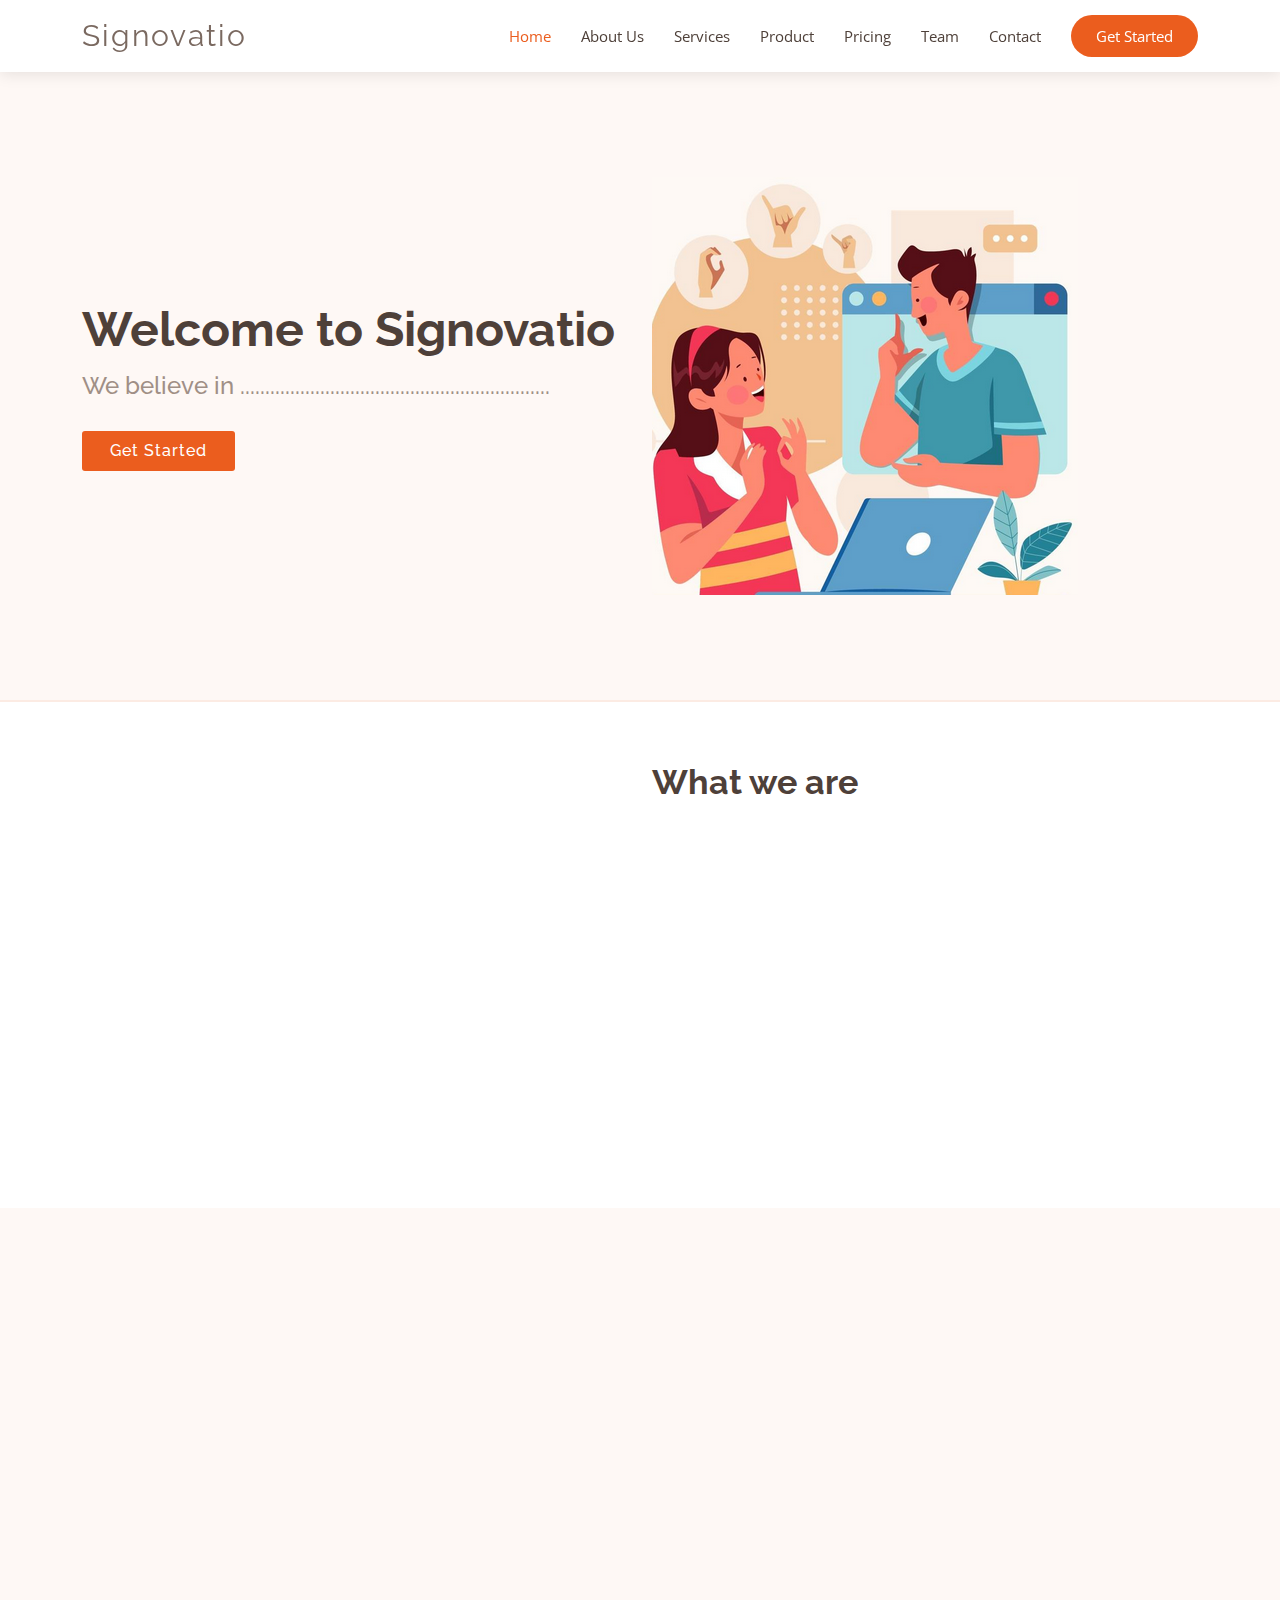
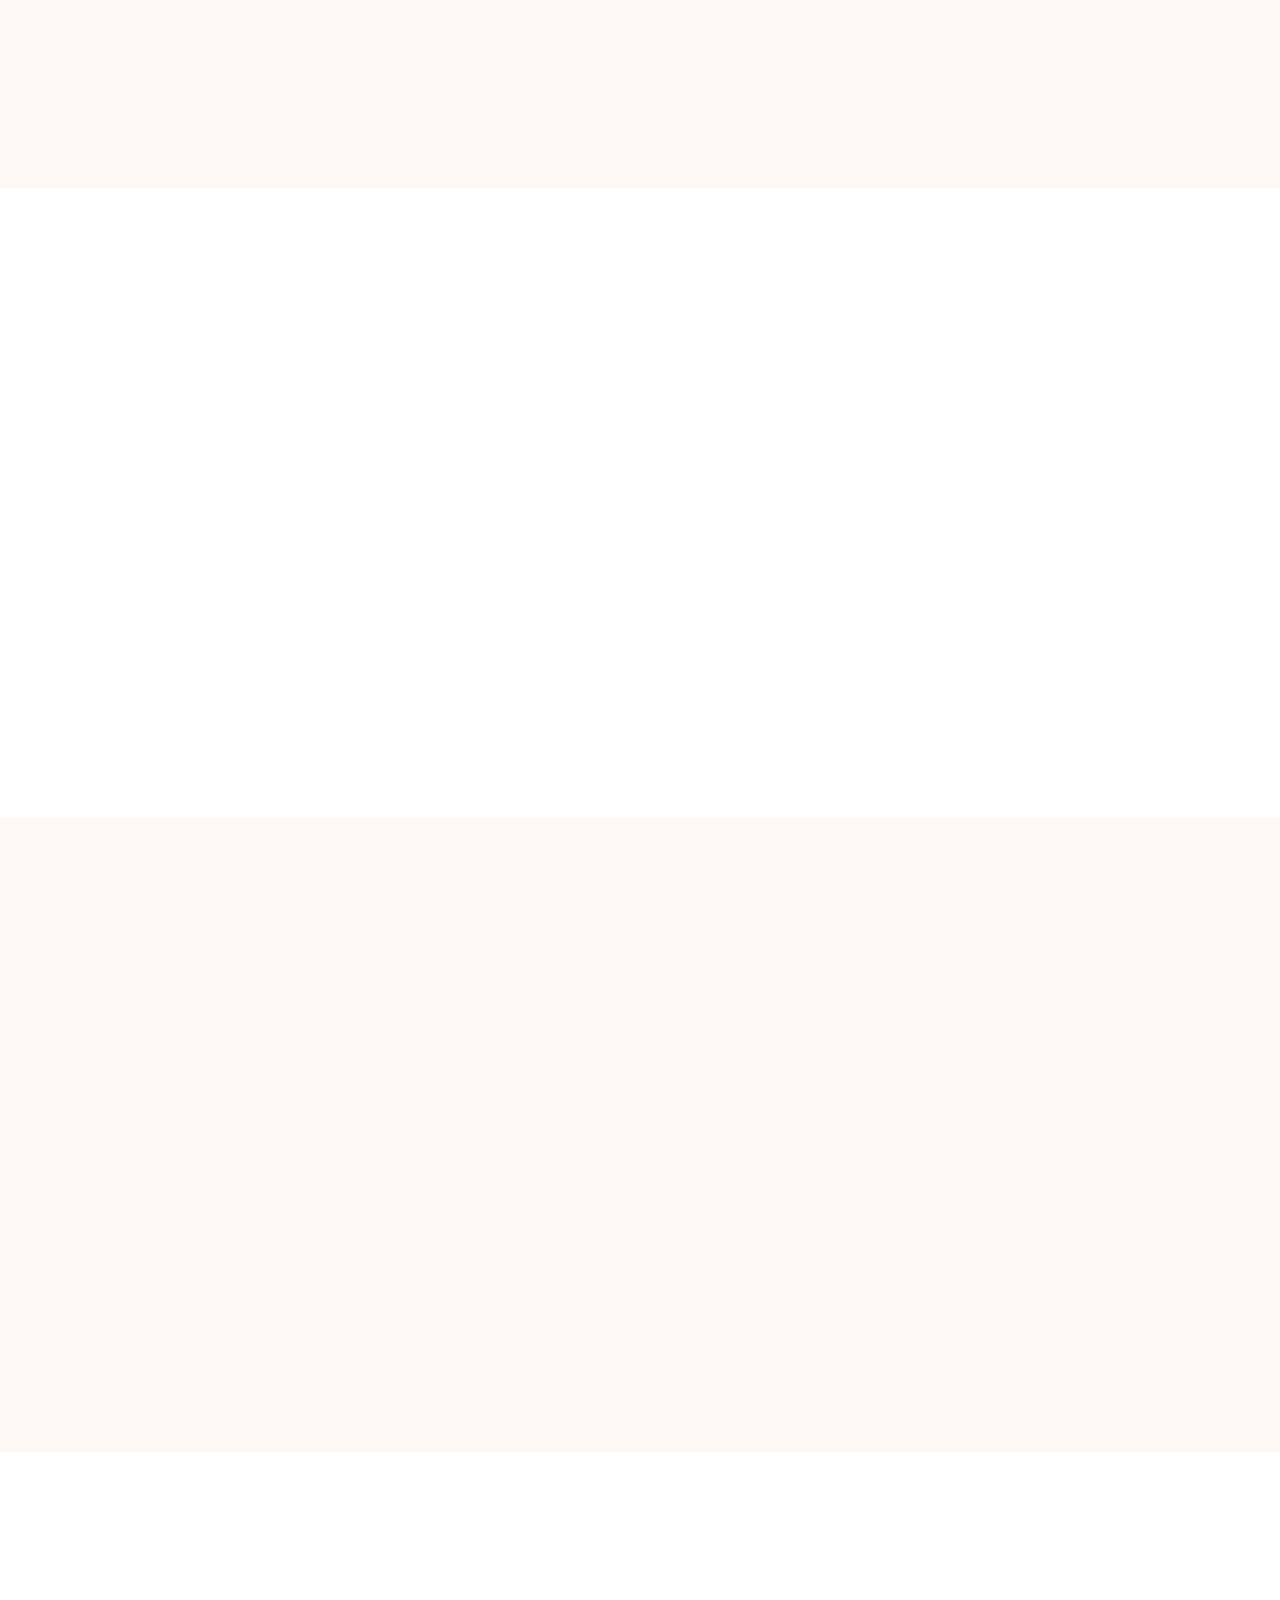
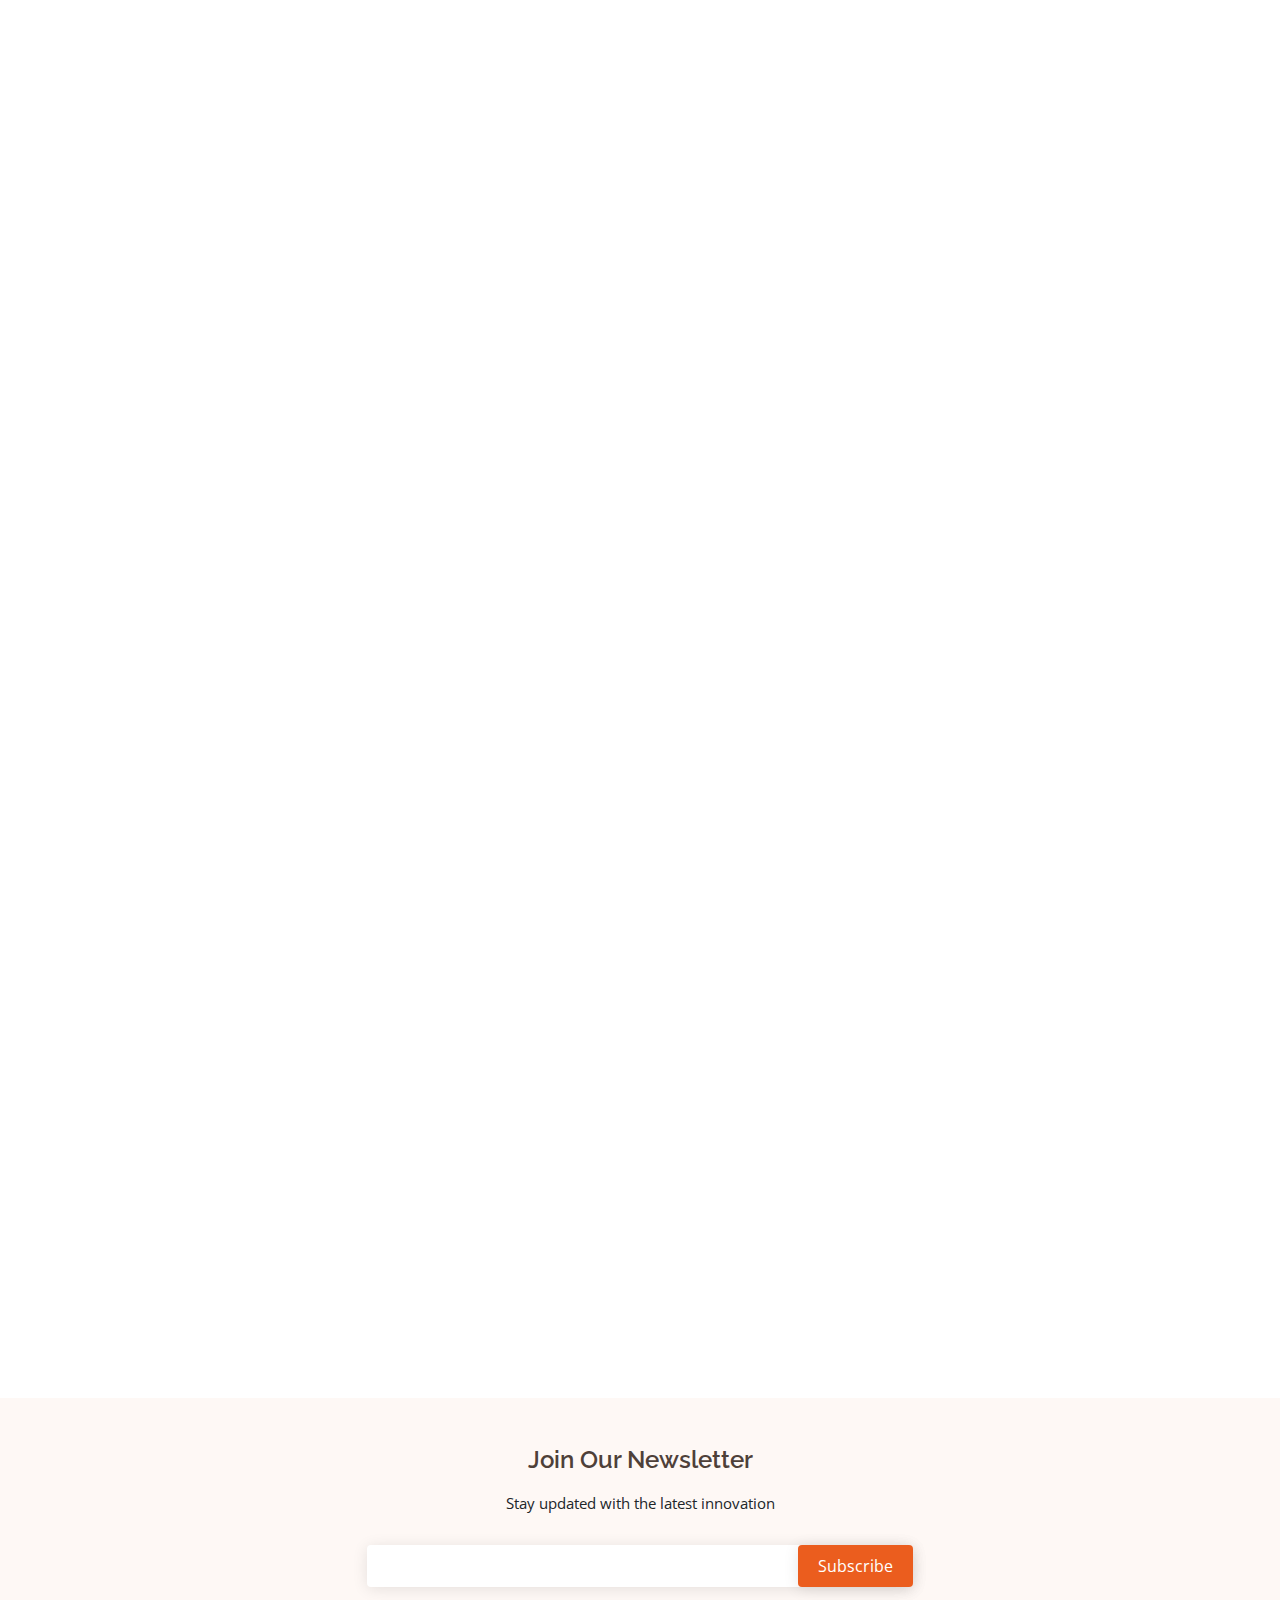
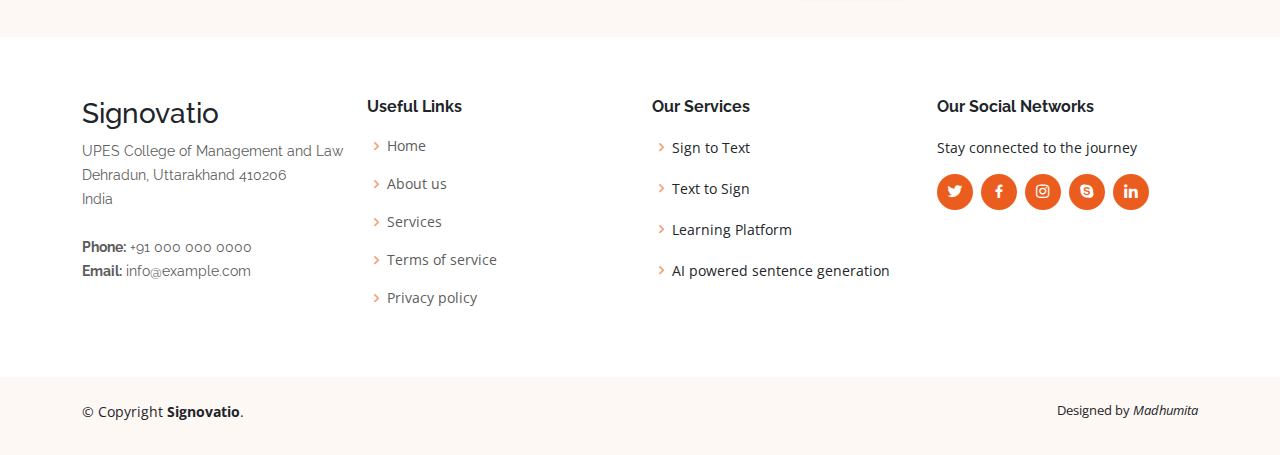
==== index.html @ efe25a73 "First commit" ====
<!DOCTYPE html>
<html lang="en">

<head>
  <meta charset="utf-8">
  <meta content="width=device-width, initial-scale=1.0" name="viewport">

  <title>Signovatio</title>
  <meta content="" name="description">
  <meta content="" name="keywords">

  <!-- Favicons -->
  <link href="assets/img/favicon.png" rel="icon">
  <!-- <link href="assets/img/apple-touch-icon.png" rel="apple-touch-icon"> -->


  <link href="https://fonts.googleapis.com/css?family=Open+Sans:300,300i,400,400i,600,600i,700,700i|Raleway:300,300i,400,400i,600,600i,700,700i" rel="stylesheet">
  <link href="assets/vendor/aos/aos.css" rel="stylesheet">
  <link href="assets/vendor/bootstrap/css/bootstrap.min.css" rel="stylesheet">
  <link href="assets/vendor/bootstrap-icons/bootstrap-icons.css" rel="stylesheet">
  <link href="assets/vendor/boxicons/css/boxicons.min.css" rel="stylesheet">
  <link href="assets/vendor/glightbox/css/glightbox.min.css" rel="stylesheet">
  <link href="assets/vendor/swiper/swiper-bundle.min.css" rel="stylesheet">
  <link href="assets/css/style.css" rel="stylesheet">

</head>

<body>

  <!-- ======= Header ======= -->
  <header id="header" class="fixed-top d-flex align-items-center">
    <div class="container d-flex align-items-center justify-content-between">

      <div class="logo">
        <h1 class="text-light"><a href="index.html"><span>Signovatio</span></a></h1>
        <!-- <a href="index.html"><img src="assets/img/logo.png" alt="" class="img-fluid"></a> -->
      </div>

      <nav id="navbar" class="navbar">
        <ul>
          <li><a class="nav-link scrollto active" href="#hero">Home</a></li>
          <li><a class="nav-link scrollto" href="#about">About Us</a></li>
          <li><a class="nav-link scrollto" href="#services">Services</a></li>
          <li><a class="nav-link scrollto" href="#portfolio">Product</a></li>
          <li><a class="nav-link scrollto" href="#pricing">Pricing</a></li>
          <li><a class="nav-link scrollto" href="#team">Team</a></li>
          <li><a class="nav-link scrollto" href="#contact">Contact</a></li>
          <li><a class="getstarted scrollto" href="#about">Get Started</a></li>
        </ul>
        <i class="bi bi-list mobile-nav-toggle"></i>
      </nav><!-- .navbar -->

    </div>
  </header><!-- End Header -->

  <!-- ======= Hero Section ======= -->
  <section id="hero" class="d-flex align-items-center">

    <div class="container">
      <div class="row gy-4">
        <div class="col-lg-6 order-2 order-lg-1 d-flex flex-column justify-content-center">
          <h1>Welcome to Signovatio</h1>
          <h2>We believe in ..............................................................</h2>
          <div>
            <a href="#about" class="btn-get-started scrollto">Get Started</a>
          </div>
        </div>
        <div class="col-lg-6 order-1 order-lg-2 hero-img">
          <img src="assets/img/Screenshot 2023-11-19 134717.png" class="img-fluid animated" alt="">
        </div>
      </div>
    </div>

  </section><!-- End Hero -->

  <main id="main">

    <!-- ======= About Section ======= -->
    <section id="about" class="about">
      <div class="container">

        <div class="row justify-content-between">
          <div class="col-lg-5 d-flex align-items-center justify-content-center about-img">
            <img src="assets/img/about-img.svg" class="img-fluid" alt="" data-aos="zoom-in">
          </div>
          <div class="col-lg-6 pt-5 pt-lg-0">
            <h3 data-aos="fade-up">What we are</h3>
            <p data-aos="fade-up" data-aos-delay="100">
              Lorem ipsum dolor sit, amet consectetur adipisicing elit. Corrupti, officiis non tenetur ducimus, perferendis, odit velit molestiae nemo amet porro reprehenderit quibusdam aut ad. Quas soluta sapiente magni obcaecati nihil repellat fugit facilis eum ullam a, quam, excepturi mollitia consequatur perspiciatis voluptate iure ad dolore reiciendis repellendus repudiandae dignissimos inventore.
            </p>
            <div class="row">
              <div class="col-md-6" data-aos="fade-up" data-aos-delay="100">
                <i class="bx bx-receipt"></i>
                <h4>Corporis voluptates sit</h4>
                <p>Consequuntur sunt aut quasi enim aliquam quae harum pariatur laboris nisi ut aliquip</p>
              </div>
              <div class="col-md-6" data-aos="fade-up" data-aos-delay="200">
                <i class="bx bx-cube-alt"></i>
                <h4>Ullamco laboris nisi</h4>
                <p>Excepteur sint occaecat cupidatat non proident, sunt in culpa qui officia deserunt</p>
              </div>
            </div>
          </div>
        </div>

      </div>
    </section><!-- End About Section -->

    <!-- ======= Services Section ======= -->
    <section id="services" class="services section-bg">
      <div class="container" data-aos="fade-up">

        <div class="section-title">
          <h2>Services</h2>
          <p>Check out the great services we offer</p>
        </div>

        <div class="row">
          <div class="col-md-6 col-lg-3 d-flex align-items-stretch" data-aos="zoom-in" data-aos-delay="100">
            <div class="icon-box">
              <div class="icon"><i class='bx bxs-hand'></i></div>
              <h4 class="title"><a href="">Sign to text in Real time</a></h4>
              <p class="description">Voluptatum deleniti atque corrupti quos dolores et quas molestias excepturi sint occaecati cupiditate</p>
            </div>
          </div>

          <div class="col-md-6 col-lg-3 d-flex align-items-stretch" data-aos="zoom-in" data-aos-delay="200">
            <div class="icon-box">
              <div class="icon"><i class='bx bx-text'></i></div>
              <h4 class="title"><a href="">Text to sign in real time</a></h4>
              <p class="description">Duis aute irure dolor in reprehenderit in voluptate velit esse cillum dolore eu fugiat nulla</p>
            </div>
          </div>

          <div class="col-md-6 col-lg-3 d-flex align-items-stretch" data-aos="zoom-in" data-aos-delay="300">
            <div class="icon-box">
              <div class="icon"><i class='bx bx-book-open'></i></div>
              <h4 class="title"><a href="">Learning Platform</a></h4>
              <p class="description">Excepteur sint occaecat cupidatat non proident, sunt in culpa qui officia deserunt mollit anim</p>
            </div>
          </div>

          <div class="col-md-6 col-lg-3 d-flex align-items-stretch" data-aos="zoom-in" data-aos-delay="400">
            <div class="icon-box">
              <div class="icon"><i class='bx bx-brain' ></i></div>
              <h4 class="title"><a href="">AI powered sentence generation</a></h4>
              <p class="description">At vero eos et accusamus et iusto odio dignissimos ducimus qui blanditiis praesentium voluptatum</p>
            </div>
          </div>

        </div>

      </div>
    </section><!-- End Services Section -->

    <!-- ======= Portfolio Section ======= -->
    <section id="portfolio" class="portfolio">
      <div class="container" data-aos="fade-down">

        <div class="section-title">
          <h2>Product</h2>
          <p>Check out our beta program</p>
        </div>

        <section id="about" class="about">
          <div class="container">
    
            <div class="row justify-content-between">
              <div class="col-lg-6 pt-5 pt-lg-0">
                <h3 data-aos="fade-up">Our work so far</h3>
                <p data-aos="fade-up" data-aos-delay="100">
                  Lorem ipsum dolor sit, amet consectetur adipisicing elit. Corrupti, officiis non tenetur ducimus, perferendis, odit velit molestiae nemo amet porro reprehenderit quibusdam aut ad. Quas soluta sapiente magni obcaecati nihil repellat fugit facilis eum ullam a, quam, excepturi mollitia consequatur perspiciatis voluptate iure ad dolore reiciendis repellendus repudiandae dignissimos inventore.
                </p>
                <a href="#" style="border: 1px solid; padding: 5px 10px; margin: 50 0;">Try for free</a>
                <div class="row">
                  
                </div>
              </div>
              <div class="col-lg-5 d-flex align-items-center justify-content-center about-img">
                <img src="assets/img/New Website Blue Mockup Instagram - Laptop.png" class="img-fluid" alt="" data-aos="zoom-in">
              </div>
            </div>
    
          </div>
        </section>





      </div>
    </section>
    <!-- End Portfolio Section -->


    <!-- ======= Pricing ======== -->
    
    <!-- End Pricing Section -->

    <!-- ======= F.A.Q Section ======= -->
    <section id="faq" class="faq section-bg">
      <div class="container" data-aos="fade-right">

        <div class="section-title">
          <h2>F.A.Q</h2>
          <p>Frequently Asked Questions</p>
        </div>

        <ul class="faq-list" data-aos="fade-up" data-aos-delay="100">

          <li>
            <div data-bs-toggle="collapse" class="collapsed question" href="#faq1">What technology are we using?<i class="bi bi-chevron-down icon-show"></i><i class="bi bi-chevron-up icon-close"></i></div>
            <div id="faq1" class="collapse" data-bs-parent=".faq-list">
              <p>
                Feugiat pretium nibh ipsum consequat. Tempus iaculis urna id volutpat lacus laoreet non curabitur gravida. Venenatis lectus magna fringilla urna porttitor rhoncus dolor purus non.
              </p>
            </div>
          </li>

          <li>
            <div data-bs-toggle="collapse" href="#faq2" class="collapsed question">Feugiat scelerisque varius morbi enim nunc faucibus a pellentesque? <i class="bi bi-chevron-down icon-show"></i><i class="bi bi-chevron-up icon-close"></i></div>
            <div id="faq2" class="collapse" data-bs-parent=".faq-list">
              <p>
                Dolor sit amet consectetur adipiscing elit pellentesque habitant morbi. Id interdum velit laoreet id donec ultrices. Fringilla phasellus faucibus scelerisque eleifend donec pretium. Est pellentesque elit ullamcorper dignissim. Mauris ultrices eros in cursus turpis massa tincidunt dui.
              </p>
            </div>
          </li>

          <li>
            <div data-bs-toggle="collapse" href="#faq3" class="collapsed question">Dolor sit amet consectetur adipiscing elit pellentesque habitant morbi? <i class="bi bi-chevron-down icon-show"></i><i class="bi bi-chevron-up icon-close"></i></div>
            <div id="faq3" class="collapse" data-bs-parent=".faq-list">
              <p>
                Eleifend mi in nulla posuere sollicitudin aliquam ultrices sagittis orci. Faucibus pulvinar elementum integer enim. Sem nulla pharetra diam sit amet nisl suscipit. Rutrum tellus pellentesque eu tincidunt. Lectus urna duis convallis convallis tellus. Urna molestie at elementum eu facilisis sed odio morbi quis
              </p>
            </div>
          </li>

          <li>
            <div data-bs-toggle="collapse" href="#faq4" class="collapsed question">Ac odio tempor orci dapibus. Aliquam eleifend mi in nulla? <i class="bi bi-chevron-down icon-show"></i><i class="bi bi-chevron-up icon-close"></i></div>
            <div id="faq4" class="collapse" data-bs-parent=".faq-list">
              <p>
                Dolor sit amet consectetur adipiscing elit pellentesque habitant morbi. Id interdum velit laoreet id donec ultrices. Fringilla phasellus faucibus scelerisque eleifend donec pretium. Est pellentesque elit ullamcorper dignissim. Mauris ultrices eros in cursus turpis massa tincidunt dui.
              </p>
            </div>
          </li>

          <li>
            <div data-bs-toggle="collapse" href="#faq5" class="collapsed question">Tempus quam pellentesque nec nam aliquam sem et tortor consequat? <i class="bi bi-chevron-down icon-show"></i><i class="bi bi-chevron-up icon-close"></i></div>
            <div id="faq5" class="collapse" data-bs-parent=".faq-list">
              <p>
                Molestie a iaculis at erat pellentesque adipiscing commodo. Dignissim suspendisse in est ante in. Nunc vel risus commodo viverra maecenas accumsan. Sit amet nisl suscipit adipiscing bibendum est. Purus gravida quis blandit turpis cursus in
              </p>
            </div>
          </li>

          <li>
            <div data-bs-toggle="collapse" href="#faq6" class="collapsed question">Tortor vitae purus faucibus ornare. Varius vel pharetra vel turpis nunc eget lorem dolor? <i class="bi bi-chevron-down icon-show"></i><i class="bi bi-chevron-up icon-close"></i></div>
            <div id="faq6" class="collapse" data-bs-parent=".faq-list">
              <p>
                Laoreet sit amet cursus sit amet dictum sit amet justo. Mauris vitae ultricies leo integer malesuada nunc vel. Tincidunt eget nullam non nisi est sit amet. Turpis nunc eget lorem dolor sed. Ut venenatis tellus in metus vulputate eu scelerisque. Pellentesque diam volutpat commodo sed egestas egestas fringilla phasellus faucibus. Nibh tellus molestie nunc non blandit massa enim nec.
              </p>
            </div>
          </li>

        </ul>

      </div>
    </section><!-- End F.A.Q Section -->

    <!-- ======= Team Section ======= -->
    <section id="team" class="team">
      <div class="container">

        <div class="section-title" data-aos="fade-up">
          <h2>Team</h2>
          <p>Our team is always here to help</p>
        </div>

        <div class="row justify-content-around">
          <div class="col-lg-4 col-md-6" data-aos="fade-right" data-aos-delay="100">
            <div class="member">
              <img src="assets/img/team/team-1.jpg" class="img-fluid" alt="" height="200px">
              <div class="member-info">
                <div class="member-info-content">
                  <h4>Team member 1</h4>
                  <span>Post</span>
                </div>
                <div class="social">
                  <a href=""><i class="bi bi-twitter"></i></a>
                  <a href=""><i class="bi bi-facebook"></i></a>
                  <a href=""><i class="bi bi-instagram"></i></a>
                  <a href=""><i class="bi bi-linkedin"></i></a>
                </div>
              </div>
            </div>
          </div>

          <div class="col-lg-4 col-md-6" data-aos="fade-left" data-aos-delay="200">
            <div class="member">
              <img src="assets/img/team/team-2.jpg" class="img-fluid" alt="">
              <div class="member-info">
                <div class="member-info-content">
                  <h4>Team member 2</h4>
                  <span>Post</span>
                </div>
                <div class="social">
                  <a href=""><i class="bi bi-twitter"></i></a>
                  <a href=""><i class="bi bi-facebook"></i></a>
                  <a href=""><i class="bi bi-instagram"></i></a>
                  <a href=""><i class="bi bi-linkedin"></i></a>
                </div>
              </div>
            </div>
          </div>
        </div>

      </div>
    </section><!-- End Team Section -->
    

    <!-- ======= Contact Us Section ======= -->
    <section id="contact" class="contact">
      <div class="container" data-aos="fade-up">

        <div class="section-title">
          <h2>Contact Us</h2>
          <p>Contact us the get started</p>
        </div>

        <div class="row">

          <div class="col-lg-5 d-flex align-items-stretch" data-aos="fade-right" data-aos-delay="100">
            <div class="info">
              <div class="address">
                <i class="bi bi-geo-alt"></i>
                <h4>Location:</h4>
                <p>UPES College of Management and Law, Kandoli</p>
              </div>

              <div class="email">
                <i class="bi bi-envelope"></i>
                <h4>Email:</h4>
                <p>info@example.com</p>
              </div>

              <div class="phone">
                <i class="bi bi-phone"></i>
                <h4>Call:</h4>
                <p>+91 000 000 0000</p>
              </div>

              <iframe src="https://www.google.com/maps/embed?pb=!1m18!1m12!1m3!1d3441.832006242388!2d77.96589037619063!3d30.384127902395704!2m3!1f0!2f0!3f0!3m2!1i1024!2i768!4f13.1!3m3!1m2!1s0x3908d501e2b60091%3A0xd24ff96a46cd9070!2sUPES%20management%20and%20Law%20College!5e0!3m2!1sen!2sin!4v1700384902811!5m2!1sen!2sin" frameborder="0" style="border:0; width: 100%; height: 290px;" allowfullscreen></iframe>
            </div>

          </div>

          <div class="col-lg-7 mt-5 mt-lg-0 d-flex align-items-stretch" data-aos="fade-left" data-aos-delay="200">
            <form action="forms/contact.php" method="post" role="form" class="php-email-form">
              <div class="row">
                <div class="form-group col-md-6">
                  <label for="name">Your Name</label>
                  <input type="text" name="name" class="form-control" id="name" placeholder="Your Name" required>
                </div>
                <div class="form-group col-md-6 mt-3 mt-md-0">
                  <label for="name">Your Email</label>
                  <input type="email" class="form-control" name="email" id="email" placeholder="Your Email" required>
                </div>
              </div>
              <div class="form-group mt-3">
                <label for="name">Subject</label>
                <input type="text" class="form-control" name="subject" id="subject" placeholder="Subject" required>
              </div>
              <div class="form-group mt-3">
                <label for="name">Message</label>
                <textarea class="form-control" name="message" rows="10" required></textarea>
              </div>
              <div class="my-3">
                <div class="loading">Loading</div>
                <div class="error-message"></div>
                <div class="sent-message">Your message has been sent. Thank you!</div>
              </div>
              <div class="text-center"><button type="submit" onclick="sendEmail()">Send Message</button></div>
            </form>
          </div>

        </div>

      </div>
    </section><!-- End Contact Us Section -->

  </main><!-- End #main -->

  <!-- ======= Footer ======= -->
  <footer id="footer">

    <div class="footer-newsletter">
      <div class="container">
        <div class="row justify-content-center">
          <div class="col-lg-6">
            <h4>Join Our Newsletter</h4>
            <p>Stay updated with the latest innovation</p>
            <form action="" method="post">
              <input type="email" name="email"><input type="submit" value="Subscribe">
            </form>
          </div>
        </div>
      </div>
    </div>

    <div class="footer-top">
      <div class="container">
        <div class="row">

          <div class="col-lg-3 col-md-6 footer-contact">
            <h3>Signovatio</h3>
            <p>
              UPES College of Management and Law <br>
              Dehradun, Uttarakhand 410206 <br>
              India <br><br>
              <strong>Phone:</strong> +91 000 000 0000<br>
              <strong>Email:</strong> info@example.com<br>
            </p>
          </div>

          <div class="col-lg-3 col-md-6 footer-links">
            <h4>Useful Links</h4>
            <ul>
              <li><i class="bx bx-chevron-right"></i> <a href="#">Home</a></li>
              <li><i class="bx bx-chevron-right"></i> <a href="#">About us</a></li>
              <li><i class="bx bx-chevron-right"></i> <a href="#">Services</a></li>
              <li><i class="bx bx-chevron-right"></i> <a href="#">Terms of service</a></li>
              <li><i class="bx bx-chevron-right"></i> <a href="#">Privacy policy</a></li>
            </ul>
          </div>

          <div class="col-lg-3 col-md-6 footer-links">
            <h4>Our Services</h4>
            <ul>
              <li><i class="bx bx-chevron-right"></i> Sign to Text</li>
              <li><i class="bx bx-chevron-right"></i> Text to Sign</li>
              <li><i class="bx bx-chevron-right"></i> Learning Platform</li>
              <li><i class="bx bx-chevron-right"></i> AI powered sentence generation</li>
            </ul>
          </div>

          <div class="col-lg-3 col-md-6 footer-links">
            <h4>Our Social Networks</h4>
            <p>Stay connected to the journey</p>
            <div class="social-links mt-3">
              <a href="#" class="twitter"><i class="bx bxl-twitter"></i></a>
              <a href="#" class="facebook"><i class="bx bxl-facebook"></i></a>
              <a href="#" class="instagram"><i class="bx bxl-instagram"></i></a>
              <a href="#" class="google-plus"><i class="bx bxl-skype"></i></a>
              <a href="#" class="linkedin"><i class="bx bxl-linkedin"></i></a>
            </div>
          </div>

        </div>
      </div>
    </div>

    <div class="container py-4">
      <div class="copyright">
        &copy; Copyright <strong><span>Signovatio</span></strong>.
      </div>
      <div class="credits">
        Designed by <i>Madhumita</i>
      </div>
    </div>
  </footer>
  <!-- End Footer -->

  <a href="#" class="back-to-top d-flex align-items-center justify-content-center"><i class="bi bi-arrow-up-short"></i></a>

  <script src="assets/vendor/aos/aos.js"></script>
  <script src="assets/vendor/bootstrap/js/bootstrap.bundle.min.js"></script>
  <script src="assets/vendor/glightbox/js/glightbox.min.js"></script>
  <script src="assets/vendor/isotope-layout/isotope.pkgd.min.js"></script>
  <script src="assets/vendor/swiper/swiper-bundle.min.js"></script>
  <script src="assets/vendor/php-email-form/validate.js"></script>
  <script src="assets/js/main.js"></script>
  <script src="https://smtpjs.com/v3/smtp.js"></script>

  <script>
    function sendEmail() {
      Email.send({
        Host: "smtp.your-email-provider.com",
        Username: "firebasea45@gmail.com",
        Password: "Firebase@123456",
        To: "k.gosain7140@gmail.com",
        From: "your-email@example.com",
        Subject: "Test Email",
        Body: "This is a test email sent using smtp.js",
      }).then(
        message => alert(message)
      );
    }
  </script>


</body>

</html>
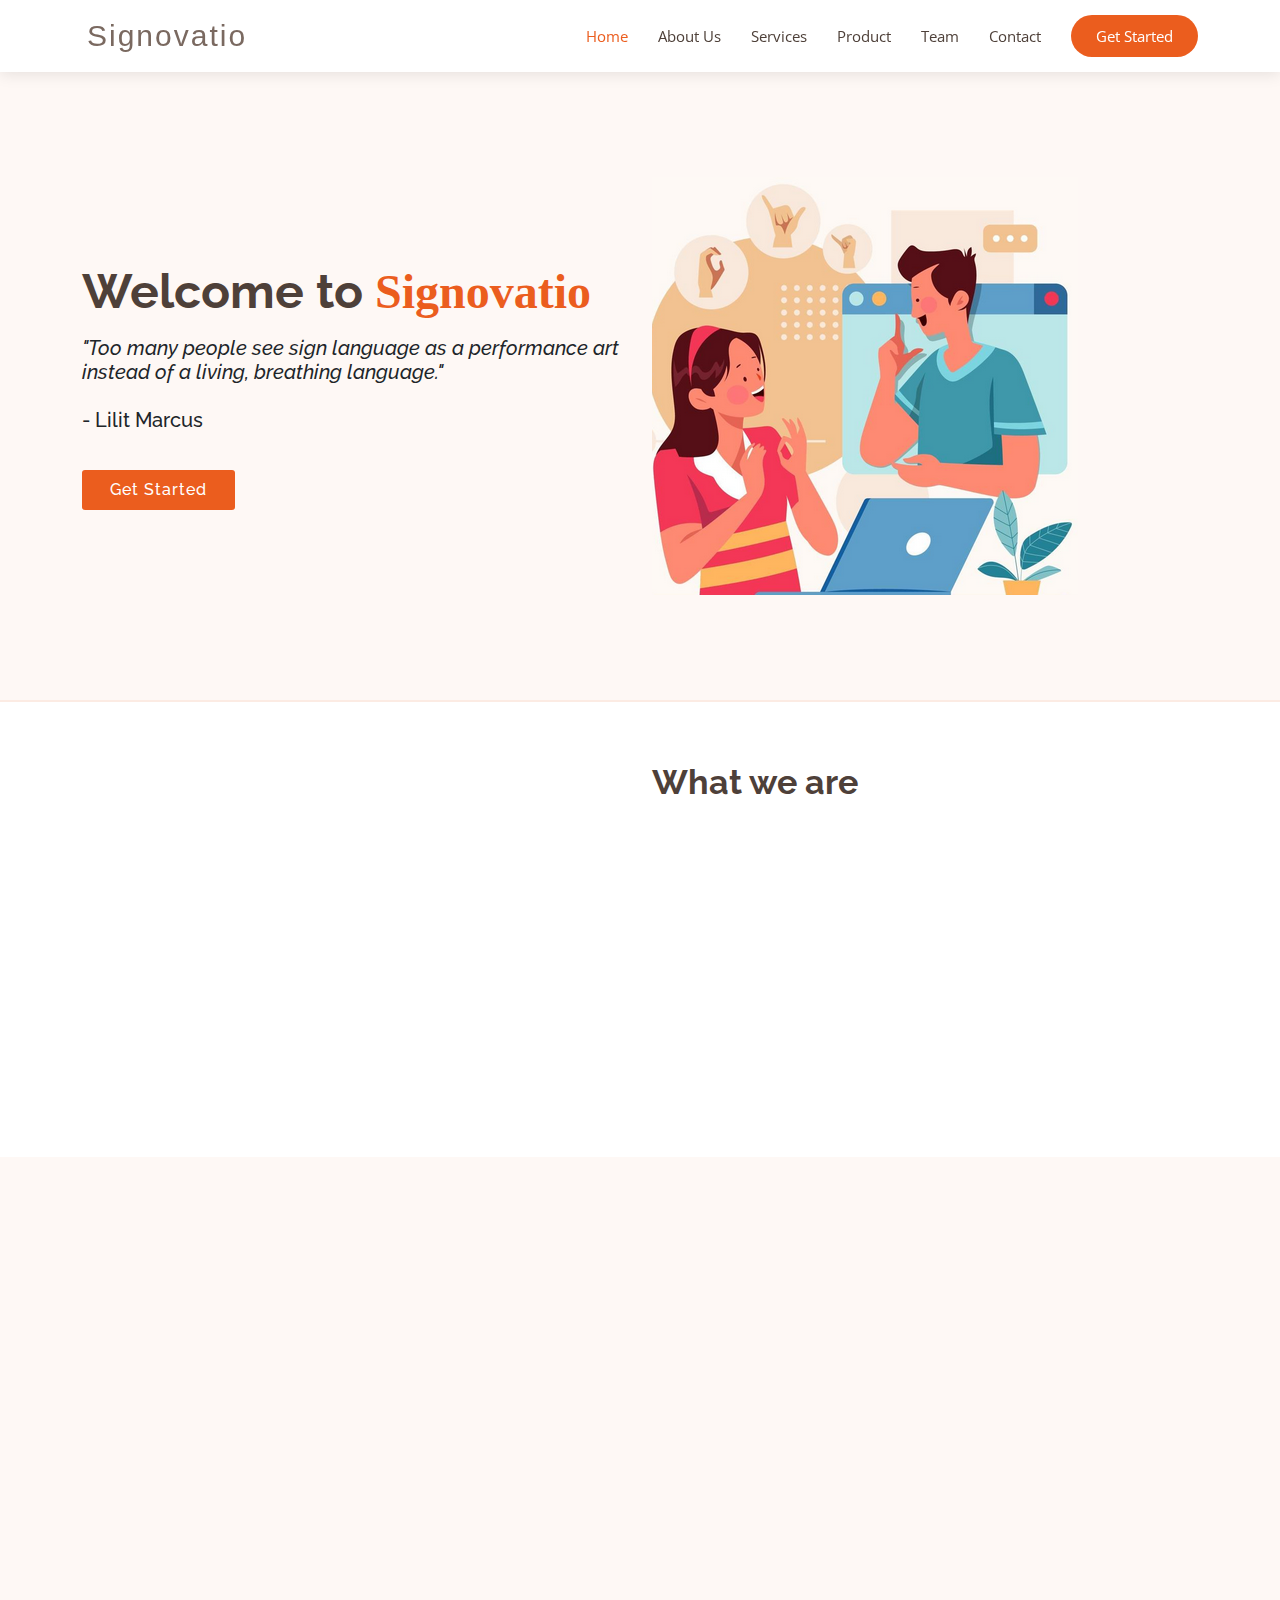
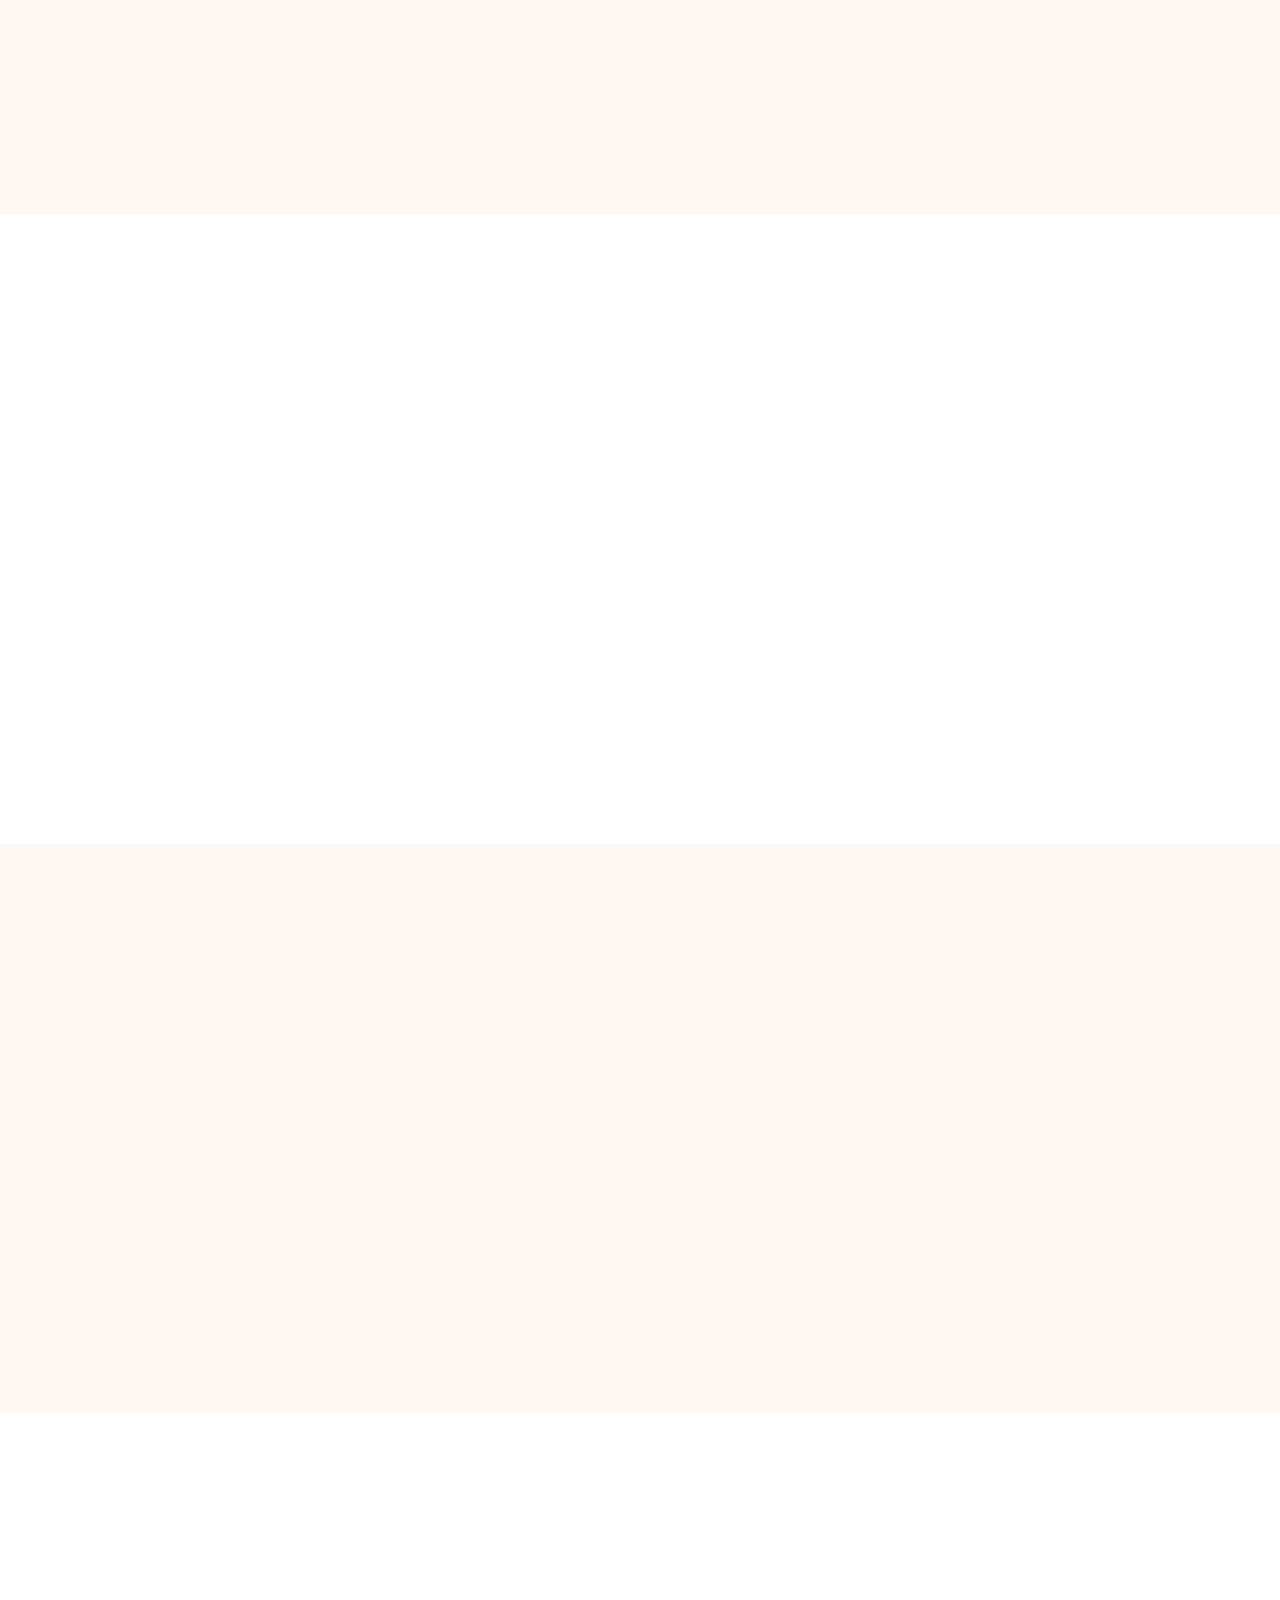
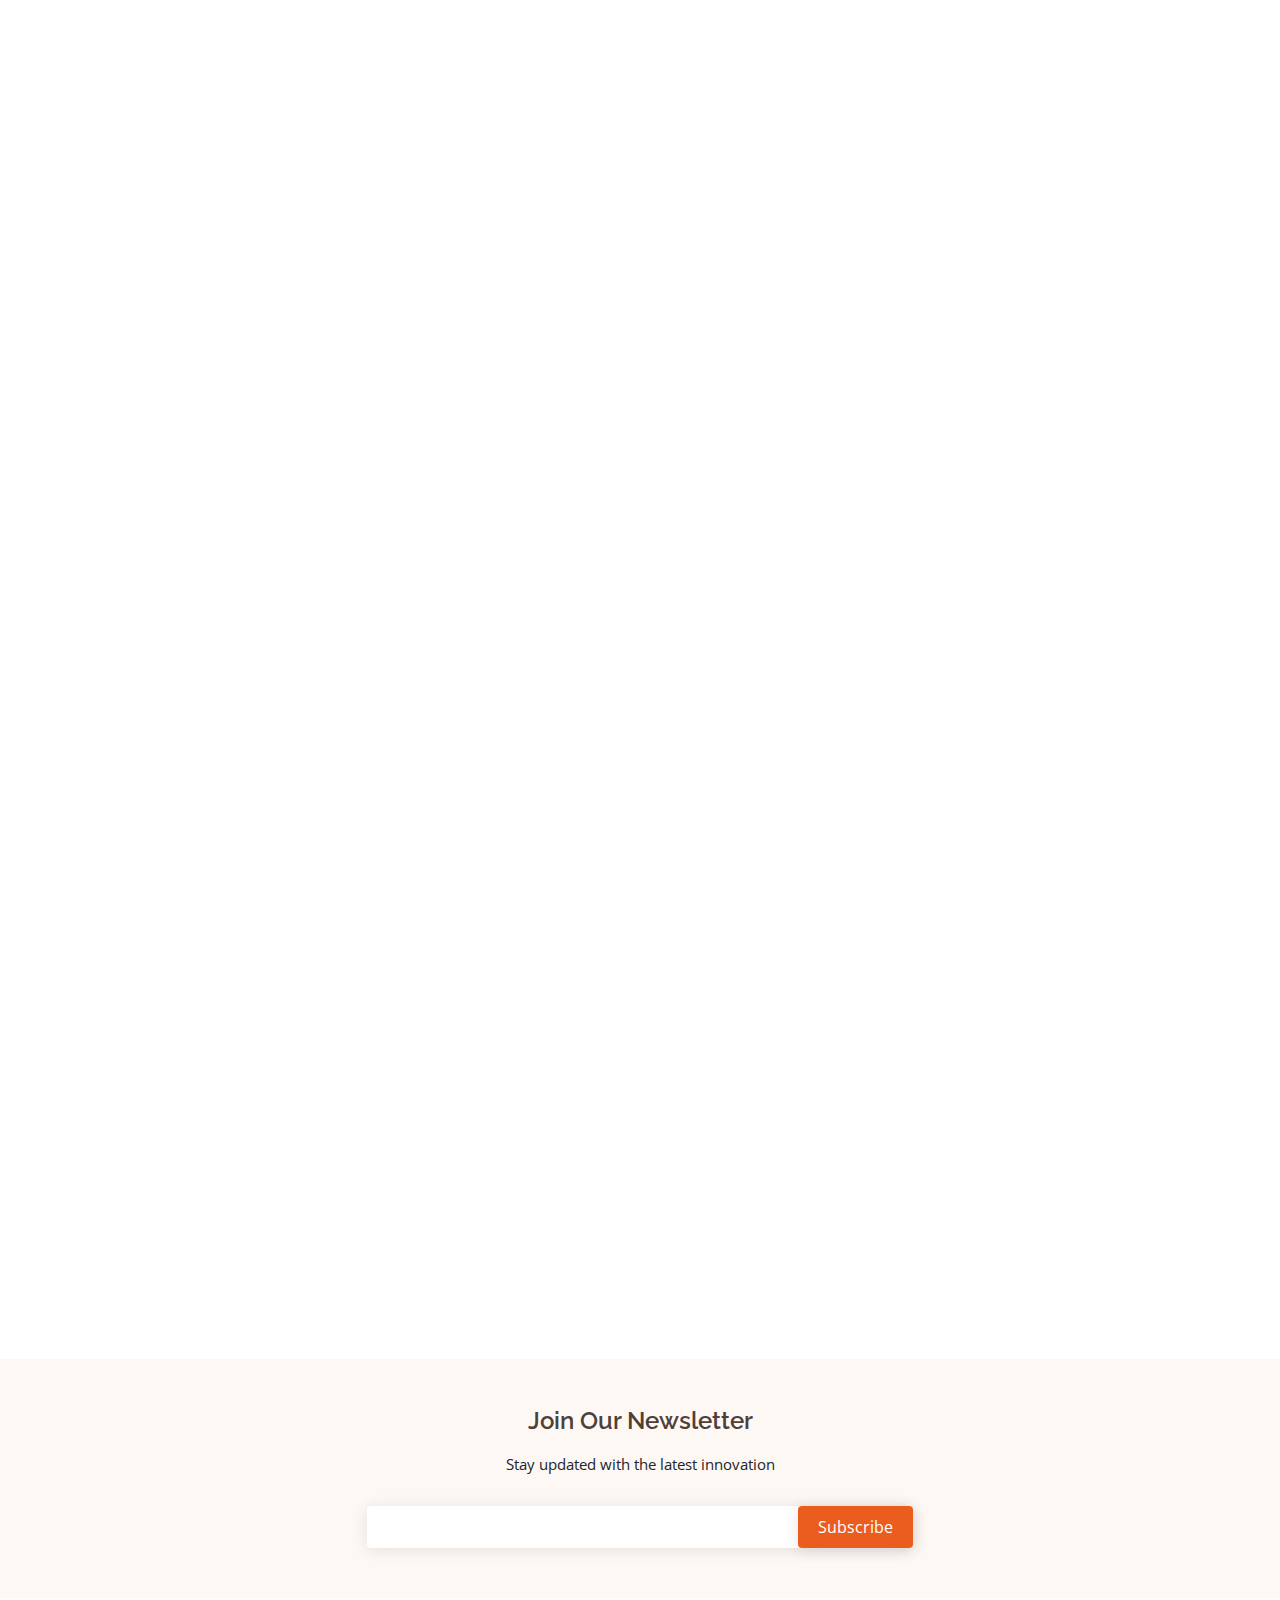
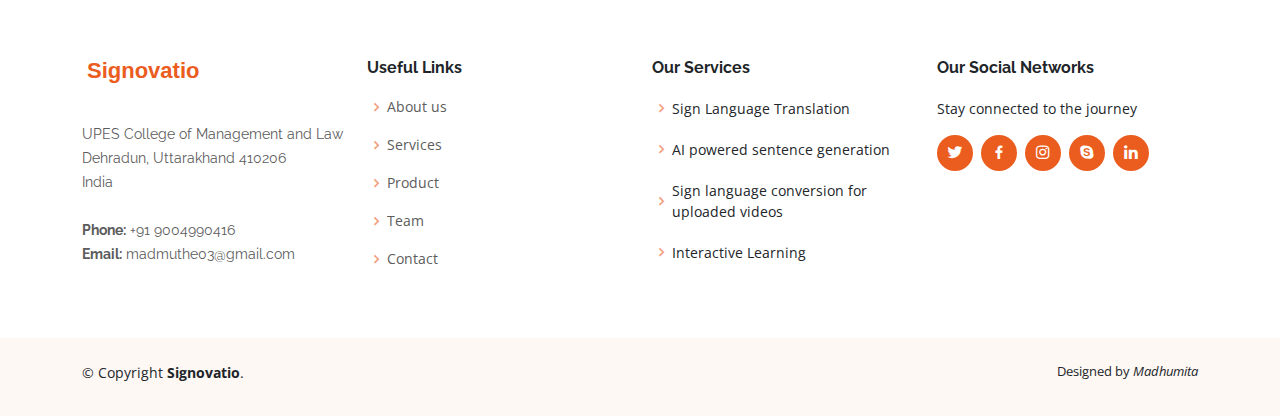
==== commit 61a33198: "made changes" ====
--- a/index.html
+++ b/index.html
@@ -10,8 +10,10 @@
   <meta content="" name="keywords">
 
   <!-- Favicons -->
-  <link href="assets/img/favicon.png" rel="icon">
-  <!-- <link href="assets/img/apple-touch-icon.png" rel="apple-touch-icon"> -->
+  <link rel="apple-touch-icon" sizes="180x180" href="./assets/img/favicon_io/apple-touch-icon.png">
+<link rel="icon" type="image/png" sizes="32x32" href="./assets/img/favicon_io/favicon-32x32.png">
+<link rel="icon" type="image/png" sizes="16x16" href="./assets/img/favicon_io/favicon-16x16.png">
+<link rel="manifest" href="./assets/img/favicon_io/site.webmanifest">
 
 
   <link href="https://fonts.googleapis.com/css?family=Open+Sans:300,300i,400,400i,600,600i,700,700i|Raleway:300,300i,400,400i,600,600i,700,700i" rel="stylesheet">
@@ -22,6 +24,7 @@
   <link href="assets/vendor/glightbox/css/glightbox.min.css" rel="stylesheet">
   <link href="assets/vendor/swiper/swiper-bundle.min.css" rel="stylesheet">
   <link href="assets/css/style.css" rel="stylesheet">
+  <link href="https://fonts.cdnfonts.com/css/sifonn" rel="stylesheet">
 
 </head>
 
@@ -31,10 +34,11 @@
   <header id="header" class="fixed-top d-flex align-items-center">
     <div class="container d-flex align-items-center justify-content-between">
 
-      <div class="logo">
-        <h1 class="text-light"><a href="index.html"><span>Signovatio</span></a></h1>
-        <!-- <a href="index.html"><img src="assets/img/logo.png" alt="" class="img-fluid"></a> -->
-      </div>
+      <div class="logo d-flex align-items-center">
+        <a href="index.html"><img src="assets/img/favicon_io/android-chrome-192x192.png" alt="" class="img-fluid"></a>
+        <h1 class="text-light" style="font-family: 'Sifonn', sans-serif; margin-left: 5px;"><a href="index.html"><span>Signovatio</span></a></h1>
+    </div>
+    
 
       <nav id="navbar" class="navbar">
         <ul>
@@ -42,13 +46,13 @@
           <li><a class="nav-link scrollto" href="#about">About Us</a></li>
           <li><a class="nav-link scrollto" href="#services">Services</a></li>
           <li><a class="nav-link scrollto" href="#portfolio">Product</a></li>
-          <li><a class="nav-link scrollto" href="#pricing">Pricing</a></li>
           <li><a class="nav-link scrollto" href="#team">Team</a></li>
           <li><a class="nav-link scrollto" href="#contact">Contact</a></li>
           <li><a class="getstarted scrollto" href="#about">Get Started</a></li>
         </ul>
         <i class="bi bi-list mobile-nav-toggle"></i>
-      </nav><!-- .navbar -->
+      </nav>
+      <!-- .navbar -->
 
     </div>
   </header><!-- End Header -->
@@ -59,8 +63,10 @@
     <div class="container">
       <div class="row gy-4">
         <div class="col-lg-6 order-2 order-lg-1 d-flex flex-column justify-content-center">
-          <h1>Welcome to Signovatio</h1>
-          <h2>We believe in ..............................................................</h2>
+          <h1>Welcome to <span style="color: #eb5d1e; font-family: sifonn;">Signovatio</span></h1>
+          <h5 class="mt-3"><i>"Too many people see sign language as a performance art instead of a living, breathing
+            language."</i></h5>
+            <h5 class="mt-3">- Lilit Marcus</h5>
           <div>
             <a href="#about" class="btn-get-started scrollto">Get Started</a>
           </div>
@@ -71,7 +77,8 @@
       </div>
     </div>
 
-  </section><!-- End Hero -->
+  </section>
+  <!-- End Hero -->
 
   <main id="main">
 
@@ -86,20 +93,25 @@
           <div class="col-lg-6 pt-5 pt-lg-0">
             <h3 data-aos="fade-up">What we are</h3>
             <p data-aos="fade-up" data-aos-delay="100">
-              Lorem ipsum dolor sit, amet consectetur adipisicing elit. Corrupti, officiis non tenetur ducimus, perferendis, odit velit molestiae nemo amet porro reprehenderit quibusdam aut ad. Quas soluta sapiente magni obcaecati nihil repellat fugit facilis eum ullam a, quam, excepturi mollitia consequatur perspiciatis voluptate iure ad dolore reiciendis repellendus repudiandae dignissimos inventore.
+              Imagine a world where communication transcends barriers,
+where every gesture becomes a universal language. That'
+s
+the vision behind our groundbreaking business idea – a
+real-time sign language detection system powered by
+cutting-edge deep learning. This venture isn
+'t just about
+technology; it'
+s a journey rooted in personal experiences and
+a commitment to transformative change. The pursuit of a
+real-time sign language detection system as a business idea
+stems from a strategic recognition of both social impact and
+market opportunity. Beyond the evident societal benefits of
+fostering inclusivity for the deaf and hard-of-hearing
+community, this venture aligns with implications that extend
+beyond niche markets, offering applications in education,
+healthcare, customer service, and various industries where
+effective communication is paramount.
             </p>
-            <div class="row">
-              <div class="col-md-6" data-aos="fade-up" data-aos-delay="100">
-                <i class="bx bx-receipt"></i>
-                <h4>Corporis voluptates sit</h4>
-                <p>Consequuntur sunt aut quasi enim aliquam quae harum pariatur laboris nisi ut aliquip</p>
-              </div>
-              <div class="col-md-6" data-aos="fade-up" data-aos-delay="200">
-                <i class="bx bx-cube-alt"></i>
-                <h4>Ullamco laboris nisi</h4>
-                <p>Excepteur sint occaecat cupidatat non proident, sunt in culpa qui officia deserunt</p>
-              </div>
-            </div>
           </div>
         </div>
 
@@ -118,33 +130,45 @@
         <div class="row">
           <div class="col-md-6 col-lg-3 d-flex align-items-stretch" data-aos="zoom-in" data-aos-delay="100">
             <div class="icon-box">
-              <div class="icon"><i class='bx bxs-hand'></i></div>
-              <h4 class="title"><a href="">Sign to text in Real time</a></h4>
-              <p class="description">Voluptatum deleniti atque corrupti quos dolores et quas molestias excepturi sint occaecati cupiditate</p>
+              <div class="icon"><i class='bx bx-transfer-alt'></i></div>
+              <h4 class="title"><a href="">Sign Language Translation</a></h4>
+              <p class="description">The website recognizes
+                gestures of numerous sign
+                languages and displays
+                them as text or speech in
+                real time and vice-versa</p>
             </div>
           </div>
 
           <div class="col-md-6 col-lg-3 d-flex align-items-stretch" data-aos="zoom-in" data-aos-delay="200">
             <div class="icon-box">
-              <div class="icon"><i class='bx bx-text'></i></div>
-              <h4 class="title"><a href="">Text to sign in real time</a></h4>
-              <p class="description">Duis aute irure dolor in reprehenderit in voluptate velit esse cillum dolore eu fugiat nulla</p>
+              <div class="icon"><i class='bx bx-brain'></i></div>
+              <h4 class="title"><a href="">AI Powered Sentence Generation</a></h4>
+              <p class="description">Elevate Sign Language Translation with our cutting-edge AI-powered sentence generation, making communication accessible and effortless.</p>
             </div>
           </div>
 
           <div class="col-md-6 col-lg-3 d-flex align-items-stretch" data-aos="zoom-in" data-aos-delay="300">
             <div class="icon-box">
-              <div class="icon"><i class='bx bx-book-open'></i></div>
-              <h4 class="title"><a href="">Learning Platform</a></h4>
-              <p class="description">Excepteur sint occaecat cupidatat non proident, sunt in culpa qui officia deserunt mollit anim</p>
+              <div class="icon"><i class='bx bxs-videos' ></i></div>
+              <h4 class="title"><a href="">Sign Language Conversion for Uploaded Videos</a></h4>
+              <p class="description">Companies such as digital
+                entertainment platforms
+                and video communication
+                tools can make their service
+                accessible to millions of
+                users with disabilities</p>
             </div>
           </div>
 
           <div class="col-md-6 col-lg-3 d-flex align-items-stretch" data-aos="zoom-in" data-aos-delay="400">
             <div class="icon-box">
-              <div class="icon"><i class='bx bx-brain' ></i></div>
-              <h4 class="title"><a href="">AI powered sentence generation</a></h4>
-              <p class="description">At vero eos et accusamus et iusto odio dignissimos ducimus qui blanditiis praesentium voluptatum</p>
+              <div class="icon"><i class='bx bx-book-content'></i></div>
+              <h4 class="title"><a href="">Interactive Learning</a></h4>
+              <p class="description">Actively engages with
+                students through
+                collaborative and hands-on activities, granting
+                immediate feedback</p>
             </div>
           </div>
 
@@ -169,7 +193,7 @@
               <div class="col-lg-6 pt-5 pt-lg-0">
                 <h3 data-aos="fade-up">Our work so far</h3>
                 <p data-aos="fade-up" data-aos-delay="100">
-                  Lorem ipsum dolor sit, amet consectetur adipisicing elit. Corrupti, officiis non tenetur ducimus, perferendis, odit velit molestiae nemo amet porro reprehenderit quibusdam aut ad. Quas soluta sapiente magni obcaecati nihil repellat fugit facilis eum ullam a, quam, excepturi mollitia consequatur perspiciatis voluptate iure ad dolore reiciendis repellendus repudiandae dignissimos inventore.
+                  A system that transforms sign language signals to plain text may allow for real-time communication between the two persons involved. Our product's goal is to deliver a revolutionary real-time sign language identification system that uses deep learning techniques to allow unimpeded interaction between sign language users and non-signers. The system analyzes hand motions and converts them into written or spoken representations by recording video data in real-time and applying contemporary computer vision algorithms.
                 </p>
                 <a href="#" style="border: 1px solid; padding: 5px 10px; margin: 50 0;">Try for free</a>
                 <div class="row">
@@ -209,55 +233,46 @@
         <ul class="faq-list" data-aos="fade-up" data-aos-delay="100">
 
           <li>
-            <div data-bs-toggle="collapse" class="collapsed question" href="#faq1">What technology are we using?<i class="bi bi-chevron-down icon-show"></i><i class="bi bi-chevron-up icon-close"></i></div>
+            <div data-bs-toggle="collapse" class="collapsed question" href="#faq1">Which technologies power our solution?<i class="bi bi-chevron-down icon-show"></i><i class="bi bi-chevron-up icon-close"></i></div>
             <div id="faq1" class="collapse" data-bs-parent=".faq-list">
               <p>
-                Feugiat pretium nibh ipsum consequat. Tempus iaculis urna id volutpat lacus laoreet non curabitur gravida. Venenatis lectus magna fringilla urna porttitor rhoncus dolor purus non.
+                Our solution is driven by advanced technologies, utilizing a Multilayer Perceptron (MLP) from scikit-learn for robust supervised machine learning. Integrated with MediaPipe and OpenCV, our system seamlessly translates American Sign Language (ASL) signs to text in real-time, offering a dynamic and efficient communication experience through webcam feeds.
               </p>
             </div>
           </li>
 
           <li>
-            <div data-bs-toggle="collapse" href="#faq2" class="collapsed question">Feugiat scelerisque varius morbi enim nunc faucibus a pellentesque? <i class="bi bi-chevron-down icon-show"></i><i class="bi bi-chevron-up icon-close"></i></div>
+            <div data-bs-toggle="collapse" href="#faq2" class="collapsed question">How does the translator handle sign language interpretation in uploaded videos? <i class="bi bi-chevron-down icon-show"></i><i class="bi bi-chevron-up icon-close"></i></div>
             <div id="faq2" class="collapse" data-bs-parent=".faq-list">
               <p>
-                Dolor sit amet consectetur adipiscing elit pellentesque habitant morbi. Id interdum velit laoreet id donec ultrices. Fringilla phasellus faucibus scelerisque eleifend donec pretium. Est pellentesque elit ullamcorper dignissim. Mauris ultrices eros in cursus turpis massa tincidunt dui.
+                It ensures accurate and context-aware translation, preserving emotional nuances.
               </p>
             </div>
           </li>
 
           <li>
-            <div data-bs-toggle="collapse" href="#faq3" class="collapsed question">Dolor sit amet consectetur adipiscing elit pellentesque habitant morbi? <i class="bi bi-chevron-down icon-show"></i><i class="bi bi-chevron-up icon-close"></i></div>
+            <div data-bs-toggle="collapse" href="#faq3" class="collapsed question">Does the real-time translator require additional equipment for meetings? <i class="bi bi-chevron-down icon-show"></i><i class="bi bi-chevron-up icon-close"></i></div>
             <div id="faq3" class="collapse" data-bs-parent=".faq-list">
               <p>
-                Eleifend mi in nulla posuere sollicitudin aliquam ultrices sagittis orci. Faucibus pulvinar elementum integer enim. Sem nulla pharetra diam sit amet nisl suscipit. Rutrum tellus pellentesque eu tincidunt. Lectus urna duis convallis convallis tellus. Urna molestie at elementum eu facilisis sed odio morbi quis
+                No, it operates seamlessly without the need for clunky external hardware.
               </p>
             </div>
           </li>
 
           <li>
-            <div data-bs-toggle="collapse" href="#faq4" class="collapsed question">Ac odio tempor orci dapibus. Aliquam eleifend mi in nulla? <i class="bi bi-chevron-down icon-show"></i><i class="bi bi-chevron-up icon-close"></i></div>
+            <div data-bs-toggle="collapse" href="#faq4" class="collapsed question">Can the real-time sign language translator be customized for regional sign languages?<i class="bi bi-chevron-down icon-show"></i><i class="bi bi-chevron-up icon-close"></i></div>
             <div id="faq4" class="collapse" data-bs-parent=".faq-list">
               <p>
-                Dolor sit amet consectetur adipiscing elit pellentesque habitant morbi. Id interdum velit laoreet id donec ultrices. Fringilla phasellus faucibus scelerisque eleifend donec pretium. Est pellentesque elit ullamcorper dignissim. Mauris ultrices eros in cursus turpis massa tincidunt dui.
+                Yes, its versatility allows for customization but presently, in the beta version, it only allows for the conversion of American Sign Language (ASL) into English sentences.
               </p>
             </div>
           </li>
 
           <li>
-            <div data-bs-toggle="collapse" href="#faq5" class="collapsed question">Tempus quam pellentesque nec nam aliquam sem et tortor consequat? <i class="bi bi-chevron-down icon-show"></i><i class="bi bi-chevron-up icon-close"></i></div>
+            <div data-bs-toggle="collapse" href="#faq5" class="collapsed question">On what devices does the real-time translator operate?<i class="bi bi-chevron-down icon-show"></i><i class="bi bi-chevron-up icon-close"></i></div>
             <div id="faq5" class="collapse" data-bs-parent=".faq-list">
               <p>
-                Molestie a iaculis at erat pellentesque adipiscing commodo. Dignissim suspendisse in est ante in. Nunc vel risus commodo viverra maecenas accumsan. Sit amet nisl suscipit adipiscing bibendum est. Purus gravida quis blandit turpis cursus in
-              </p>
-            </div>
-          </li>
-
-          <li>
-            <div data-bs-toggle="collapse" href="#faq6" class="collapsed question">Tortor vitae purus faucibus ornare. Varius vel pharetra vel turpis nunc eget lorem dolor? <i class="bi bi-chevron-down icon-show"></i><i class="bi bi-chevron-up icon-close"></i></div>
-            <div id="faq6" class="collapse" data-bs-parent=".faq-list">
-              <p>
-                Laoreet sit amet cursus sit amet dictum sit amet justo. Mauris vitae ultricies leo integer malesuada nunc vel. Tincidunt eget nullam non nisi est sit amet. Turpis nunc eget lorem dolor sed. Ut venenatis tellus in metus vulputate eu scelerisque. Pellentesque diam volutpat commodo sed egestas egestas fringilla phasellus faucibus. Nibh tellus molestie nunc non blandit massa enim nec.
+                It will operates on various digital platforms, including smartphones and tablets.
               </p>
             </div>
           </li>
@@ -279,7 +294,7 @@
         <div class="row justify-content-around">
           <div class="col-lg-4 col-md-6" data-aos="fade-right" data-aos-delay="100">
             <div class="member">
-              <img src="assets/img/team/team-1.jpg" class="img-fluid" alt="" height="200px">
+              <img src="assets/img/team/team-2.png" class="img-fluid" alt="">
               <div class="member-info">
                 <div class="member-info-content">
                   <h4>Team member 1</h4>
@@ -295,9 +310,9 @@
             </div>
           </div>
 
-          <div class="col-lg-4 col-md-6" data-aos="fade-left" data-aos-delay="200">
+          <div class="col-lg-4 col-md-6" data-aos="zoom-in" data-aos-delay="200">
             <div class="member">
-              <img src="assets/img/team/team-2.jpg" class="img-fluid" alt="">
+              <img src="assets/img/team/team-1.jpg" class="img-fluid" alt="">
               <div class="member-info">
                 <div class="member-info-content">
                   <h4>Team member 2</h4>
@@ -312,10 +327,29 @@
               </div>
             </div>
           </div>
-        </div>
-
-      </div>
-    </section><!-- End Team Section -->
+
+          <div class="col-lg-4 col-md-6" data-aos="fade-left" data-aos-delay="200">
+            <div class="member">
+              <img src="assets/img/team/team-3.jpg" class="img-fluid" alt="">
+              <div class="member-info">
+                <div class="member-info-content">
+                  <h4>Team member 2</h4>
+                  <span>Post</span>
+                </div>
+                <div class="social">
+                  <a href=""><i class="bi bi-twitter"></i></a>
+                  <a href=""><i class="bi bi-facebook"></i></a>
+                  <a href=""><i class="bi bi-instagram"></i></a>
+                  <a href=""><i class="bi bi-linkedin"></i></a>
+                </div>
+              </div>
+            </div>
+          </div>
+        </div>
+
+      </div>
+    </section>
+    <!-- End Team Section -->
     
 
     <!-- ======= Contact Us Section ======= -->
@@ -324,7 +358,7 @@
 
         <div class="section-title">
           <h2>Contact Us</h2>
-          <p>Contact us the get started</p>
+          <p>Contact us to get started</p>
         </div>
 
         <div class="row">
@@ -340,13 +374,13 @@
               <div class="email">
                 <i class="bi bi-envelope"></i>
                 <h4>Email:</h4>
-                <p>info@example.com</p>
+                <p>madmuthe03@gmail.com</p>
               </div>
 
               <div class="phone">
                 <i class="bi bi-phone"></i>
                 <h4>Call:</h4>
-                <p>+91 000 000 0000</p>
+                <p>+91 9004990416</p>
               </div>
 
               <iframe src="https://www.google.com/maps/embed?pb=!1m18!1m12!1m3!1d3441.832006242388!2d77.96589037619063!3d30.384127902395704!2m3!1f0!2f0!3f0!3m2!1i1024!2i768!4f13.1!3m3!1m2!1s0x3908d501e2b60091%3A0xd24ff96a46cd9070!2sUPES%20management%20and%20Law%20College!5e0!3m2!1sen!2sin!4v1700384902811!5m2!1sen!2sin" frameborder="0" style="border:0; width: 100%; height: 290px;" allowfullscreen></iframe>
@@ -355,7 +389,7 @@
           </div>
 
           <div class="col-lg-7 mt-5 mt-lg-0 d-flex align-items-stretch" data-aos="fade-left" data-aos-delay="200">
-            <form action="forms/contact.php" method="post" role="form" class="php-email-form">
+            <form role="form" class="php-email-form" action=" " method=" ">
               <div class="row">
                 <div class="form-group col-md-6">
                   <label for="name">Your Name</label>
@@ -400,7 +434,7 @@
             <h4>Join Our Newsletter</h4>
             <p>Stay updated with the latest innovation</p>
             <form action="" method="post">
-              <input type="email" name="email"><input type="submit" value="Subscribe">
+              <input type="email" name="email" id="mail-letter-id"><input type="submit" value="Subscribe" onclick="validateForm()">
             </form>
           </div>
         </div>
@@ -412,34 +446,37 @@
         <div class="row">
 
           <div class="col-lg-3 col-md-6 footer-contact">
-            <h3>Signovatio</h3>
-            <p>
+            <div class="logo d-flex">
+              <a href="index.html"><img src="assets/img/IMG_3321.PNG" alt="" class="img-fluid" style="height: 32px;"></a>
+              <h4 class="text-light" style="font-family: 'Sifonn', sans-serif; margin-left: 5px;"><a href="index.html"><span>Signovatio</span></a></h4>
+          </div>
+            <p class="mt-2">
               UPES College of Management and Law <br>
               Dehradun, Uttarakhand 410206 <br>
               India <br><br>
-              <strong>Phone:</strong> +91 000 000 0000<br>
-              <strong>Email:</strong> info@example.com<br>
+              <strong>Phone:</strong> +91 9004990416<br>
+              <strong>Email:</strong> madmuthe03@gmail.com<br>
             </p>
           </div>
 
           <div class="col-lg-3 col-md-6 footer-links">
             <h4>Useful Links</h4>
             <ul>
-              <li><i class="bx bx-chevron-right"></i> <a href="#">Home</a></li>
               <li><i class="bx bx-chevron-right"></i> <a href="#">About us</a></li>
               <li><i class="bx bx-chevron-right"></i> <a href="#">Services</a></li>
-              <li><i class="bx bx-chevron-right"></i> <a href="#">Terms of service</a></li>
-              <li><i class="bx bx-chevron-right"></i> <a href="#">Privacy policy</a></li>
+              <li><i class="bx bx-chevron-right"></i> <a href="#">Product</a></li>
+              <li><i class="bx bx-chevron-right"></i> <a href="#">Team</a></li>
+              <li><i class="bx bx-chevron-right"></i> <a href="#">Contact</a></li>
             </ul>
           </div>
 
           <div class="col-lg-3 col-md-6 footer-links">
             <h4>Our Services</h4>
             <ul>
-              <li><i class="bx bx-chevron-right"></i> Sign to Text</li>
-              <li><i class="bx bx-chevron-right"></i> Text to Sign</li>
-              <li><i class="bx bx-chevron-right"></i> Learning Platform</li>
+              <li><i class="bx bx-chevron-right"></i> Sign Language Translation</li>
               <li><i class="bx bx-chevron-right"></i> AI powered sentence generation</li>
+              <li><i class="bx bx-chevron-right"></i> Sign language conversion for uploaded videos</li>
+              <li><i class="bx bx-chevron-right"></i> Interactive Learning</li>
             </ul>
           </div>
 
@@ -477,27 +514,9 @@
   <script src="assets/vendor/glightbox/js/glightbox.min.js"></script>
   <script src="assets/vendor/isotope-layout/isotope.pkgd.min.js"></script>
   <script src="assets/vendor/swiper/swiper-bundle.min.js"></script>
-  <script src="assets/vendor/php-email-form/validate.js"></script>
   <script src="assets/js/main.js"></script>
   <script src="https://smtpjs.com/v3/smtp.js"></script>
 
-  <script>
-    function sendEmail() {
-      Email.send({
-        Host: "smtp.your-email-provider.com",
-        Username: "firebasea45@gmail.com",
-        Password: "Firebase@123456",
-        To: "k.gosain7140@gmail.com",
-        From: "your-email@example.com",
-        Subject: "Test Email",
-        Body: "This is a test email sent using smtp.js",
-      }).then(
-        message => alert(message)
-      );
-    }
-  </script>
-
-
 </body>
 
 </html>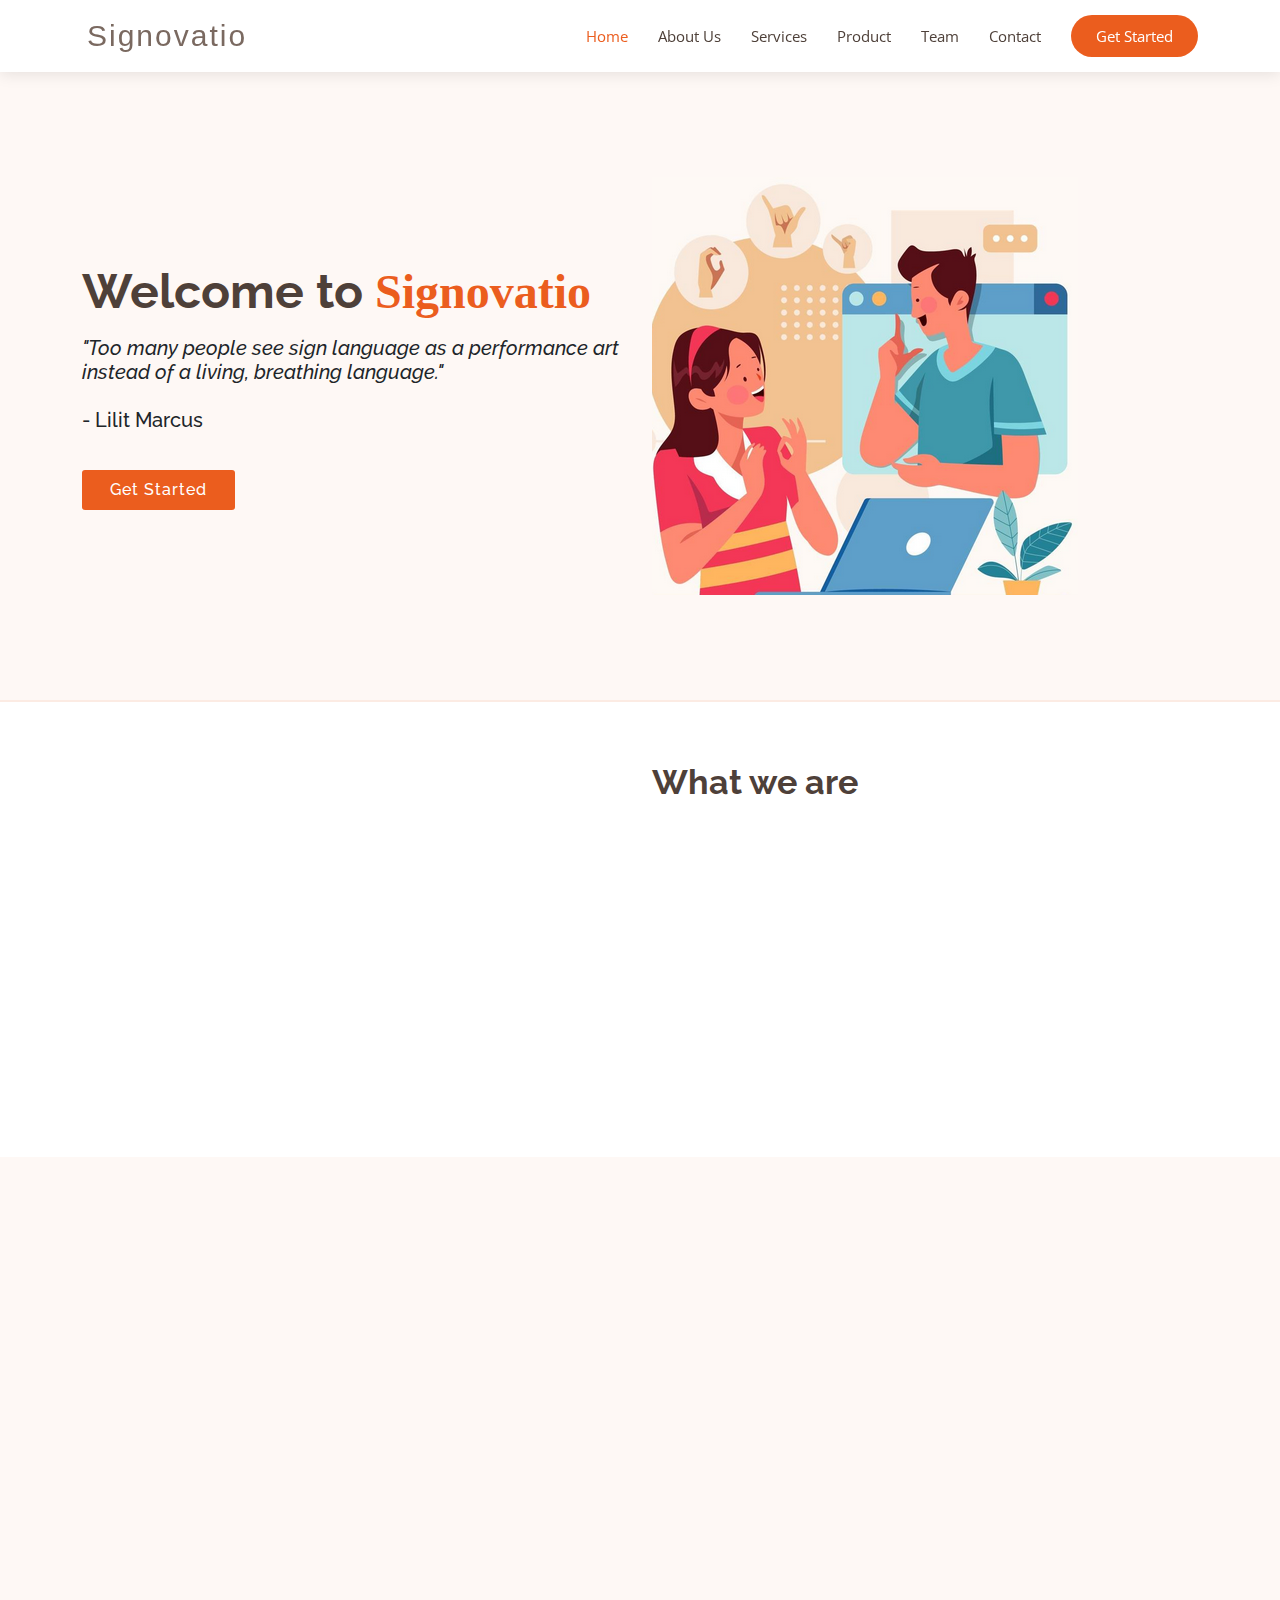
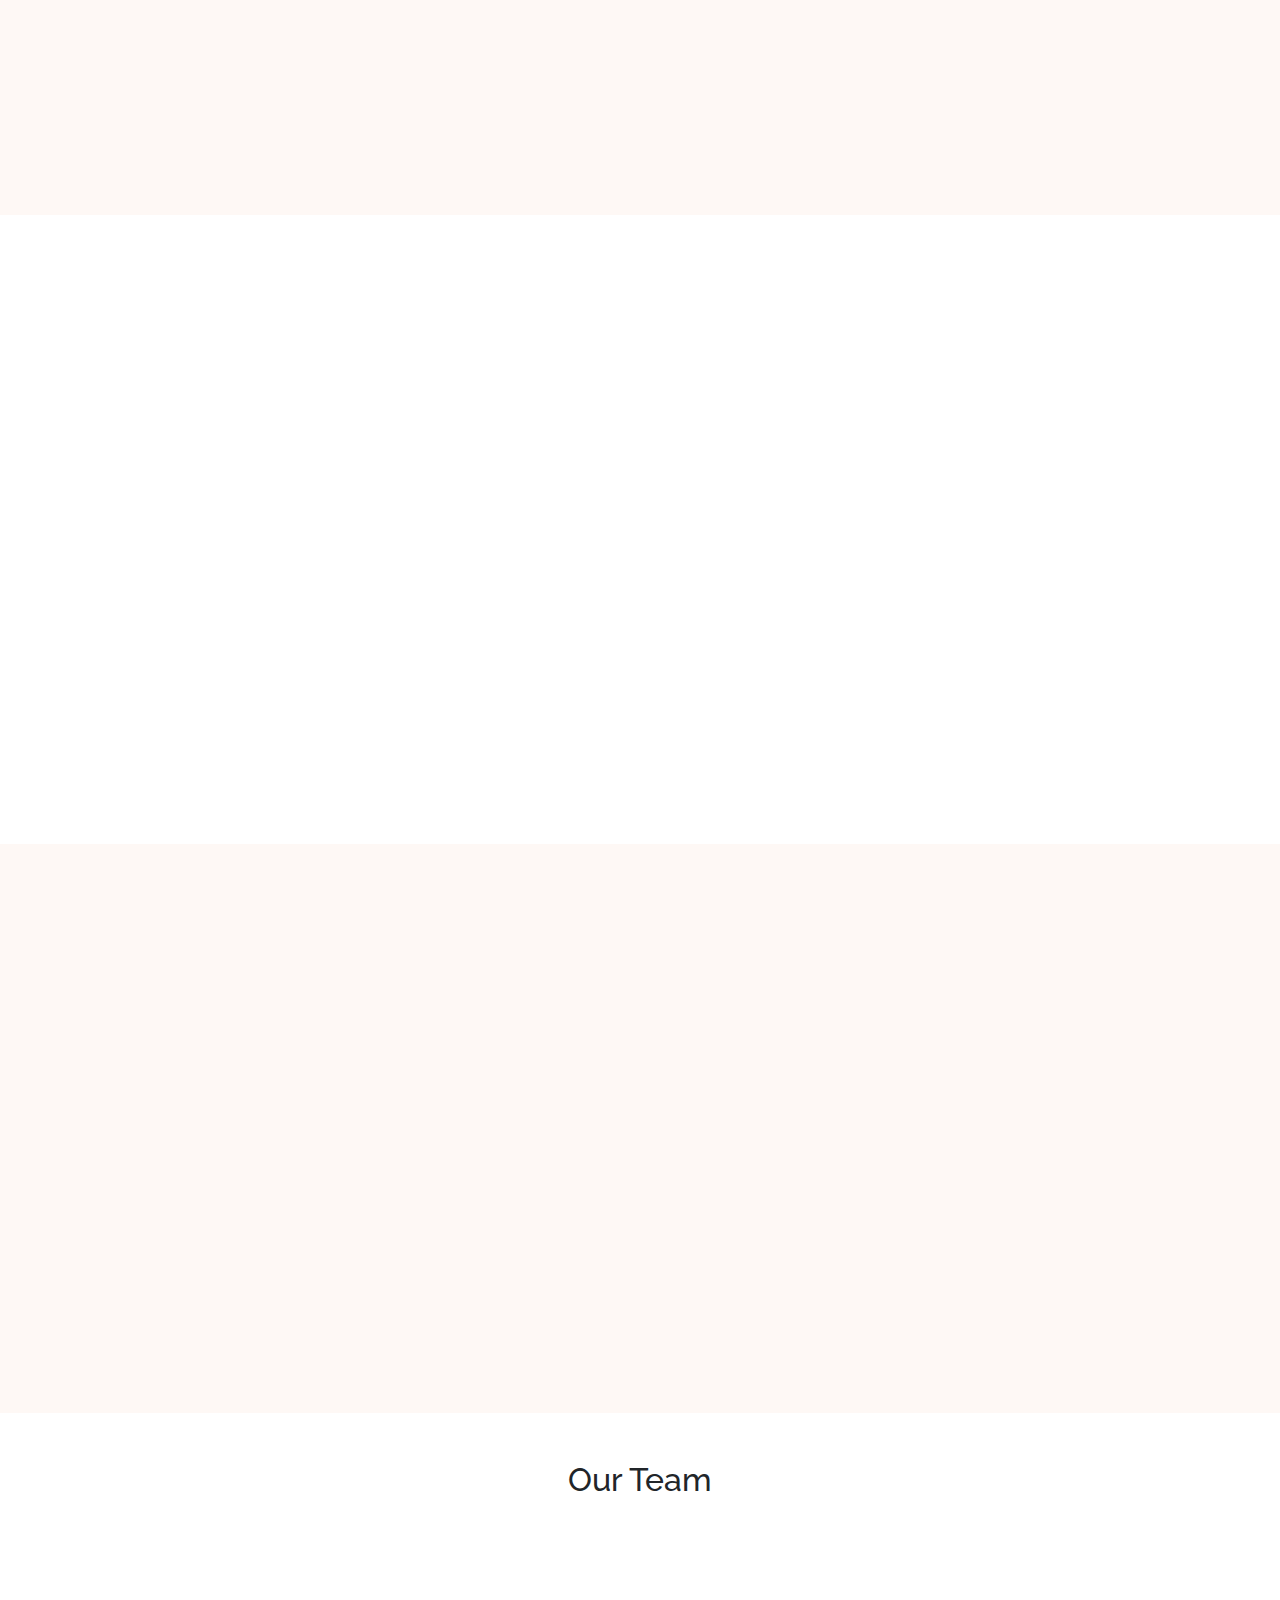
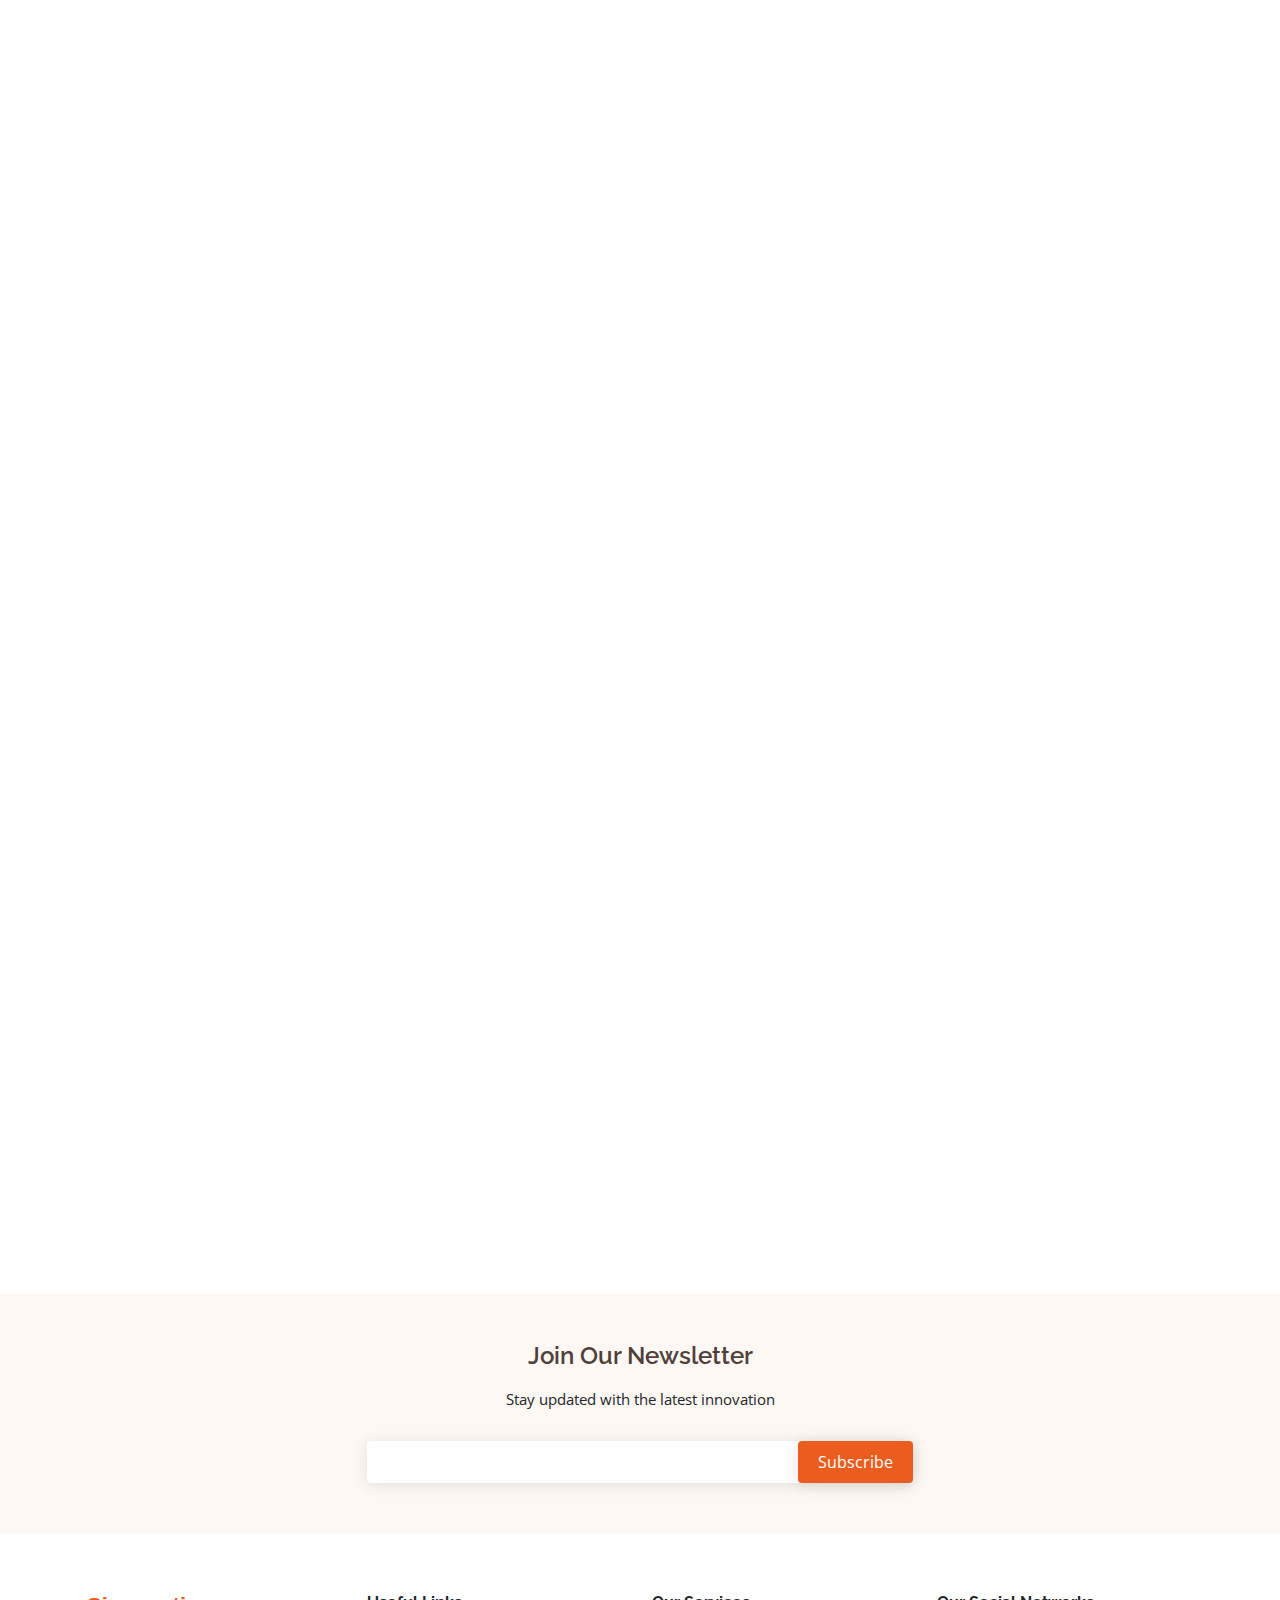
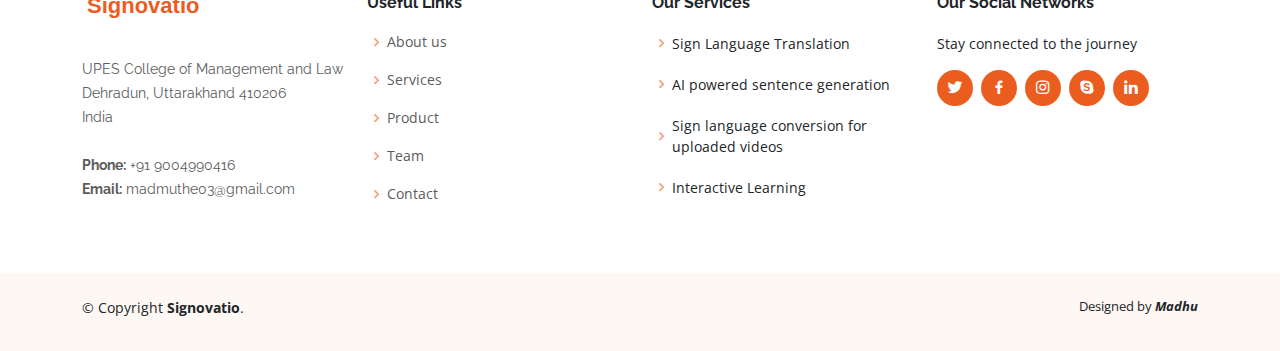
==== commit 97e40f9a: "changes made" ====
--- a/index.html
+++ b/index.html
@@ -24,7 +24,6 @@
   <link href="assets/vendor/glightbox/css/glightbox.min.css" rel="stylesheet">
   <link href="assets/vendor/swiper/swiper-bundle.min.css" rel="stylesheet">
   <link href="assets/css/style.css" rel="stylesheet">
-  <link href="https://fonts.cdnfonts.com/css/sifonn" rel="stylesheet">
 
 </head>
 
@@ -36,7 +35,7 @@
 
       <div class="logo d-flex align-items-center">
         <a href="index.html"><img src="assets/img/favicon_io/android-chrome-192x192.png" alt="" class="img-fluid"></a>
-        <h1 class="text-light" style="font-family: 'Sifonn', sans-serif; margin-left: 5px;"><a href="index.html"><span>Signovatio</span></a></h1>
+        <h1 class="text-light" style="font-family: 'Sifonn Pro', sans-serif; margin-left: 5px;"><a href="index.html"><span>Signovatio</span></a></h1>
     </div>
     
 
@@ -63,7 +62,7 @@
     <div class="container">
       <div class="row gy-4">
         <div class="col-lg-6 order-2 order-lg-1 d-flex flex-column justify-content-center">
-          <h1>Welcome to <span style="color: #eb5d1e; font-family: sifonn;">Signovatio</span></h1>
+          <h1>Welcome to <span style="color: #eb5d1e; font-family: Sifonn Pro;">Signovatio</span></h1>
           <h5 class="mt-3"><i>"Too many people see sign language as a performance art instead of a living, breathing
             language."</i></h5>
             <h5 class="mt-3">- Lilit Marcus</h5>
@@ -188,30 +187,23 @@
 
         <section id="about" class="about">
           <div class="container">
-    
             <div class="row justify-content-between">
-              <div class="col-lg-6 pt-5 pt-lg-0">
+              <div class="col-lg-6 pt-5 pt-lg-0 order-lg-1 order-sm-2">
                 <h3 data-aos="fade-up">Our work so far</h3>
                 <p data-aos="fade-up" data-aos-delay="100">
                   A system that transforms sign language signals to plain text may allow for real-time communication between the two persons involved. Our product's goal is to deliver a revolutionary real-time sign language identification system that uses deep learning techniques to allow unimpeded interaction between sign language users and non-signers. The system analyzes hand motions and converts them into written or spoken representations by recording video data in real-time and applying contemporary computer vision algorithms.
                 </p>
-                <a href="#" style="border: 1px solid; padding: 5px 10px; margin: 50 0;">Try for free</a>
+                <button class="btn" style="border: 1px solid; padding: 5px 10px; margin: 50 0; cursor: pointer;">Try for free</button>
                 <div class="row">
                   
                 </div>
               </div>
-              <div class="col-lg-5 d-flex align-items-center justify-content-center about-img">
+              <div class="col-lg-5 d-flex align-items-center justify-content-center about-img order-sm-1">
                 <img src="assets/img/New Website Blue Mockup Instagram - Laptop.png" class="img-fluid" alt="" data-aos="zoom-in">
               </div>
             </div>
-    
           </div>
         </section>
-
-
-
-
-
       </div>
     </section>
     <!-- End Portfolio Section -->
@@ -283,72 +275,46 @@
     </section><!-- End F.A.Q Section -->
 
     <!-- ======= Team Section ======= -->
-    <section id="team" class="team">
-      <div class="container">
-
-        <div class="section-title" data-aos="fade-up">
-          <h2>Team</h2>
-          <p>Our team is always here to help</p>
-        </div>
-
-        <div class="row justify-content-around">
-          <div class="col-lg-4 col-md-6" data-aos="fade-right" data-aos-delay="100">
-            <div class="member">
-              <img src="assets/img/team/team-2.png" class="img-fluid" alt="">
-              <div class="member-info">
-                <div class="member-info-content">
-                  <h4>Team member 1</h4>
-                  <span>Post</span>
-                </div>
-                <div class="social">
-                  <a href=""><i class="bi bi-twitter"></i></a>
-                  <a href=""><i class="bi bi-facebook"></i></a>
-                  <a href=""><i class="bi bi-instagram"></i></a>
-                  <a href=""><i class="bi bi-linkedin"></i></a>
-                </div>
-              </div>
-            </div>
-          </div>
-
-          <div class="col-lg-4 col-md-6" data-aos="zoom-in" data-aos-delay="200">
-            <div class="member">
-              <img src="assets/img/team/team-1.jpg" class="img-fluid" alt="">
-              <div class="member-info">
-                <div class="member-info-content">
-                  <h4>Team member 2</h4>
-                  <span>Post</span>
-                </div>
-                <div class="social">
-                  <a href=""><i class="bi bi-twitter"></i></a>
-                  <a href=""><i class="bi bi-facebook"></i></a>
-                  <a href=""><i class="bi bi-instagram"></i></a>
-                  <a href=""><i class="bi bi-linkedin"></i></a>
-                </div>
-              </div>
-            </div>
-          </div>
-
-          <div class="col-lg-4 col-md-6" data-aos="fade-left" data-aos-delay="200">
-            <div class="member">
-              <img src="assets/img/team/team-3.jpg" class="img-fluid" alt="">
-              <div class="member-info">
-                <div class="member-info-content">
-                  <h4>Team member 2</h4>
-                  <span>Post</span>
-                </div>
-                <div class="social">
-                  <a href=""><i class="bi bi-twitter"></i></a>
-                  <a href=""><i class="bi bi-facebook"></i></a>
-                  <a href=""><i class="bi bi-instagram"></i></a>
-                  <a href=""><i class="bi bi-linkedin"></i></a>
-                </div>
-              </div>
-            </div>
-          </div>
-        </div>
-
-      </div>
-    </section>
+    <div class="container mt-5">
+      <h2 class="text-center mb-4">Our Team</h2>
+    
+      <div class="row">
+    
+        <!-- Team Member 1 -->
+        <div class="col-md-4" data-aos="fade-right" data-aos-delay="100">
+          <div class="card">
+            <img src="./assets/img/team/team-2.png" class="card-img-top" alt="Team Member 1">
+            <div class="card-body text-center">
+              <h5 class="card-title">Yashaswi Kumar</h5>
+              <p class="card-text"><b>CMO</b></p>
+            </div>
+          </div>
+        </div>
+    
+        <!-- Team Member 2 -->
+        <div class="col-md-4" data-aos="zoom-in" data-aos-delay="200">
+          <div class="card">
+            <img src="./assets/img/team/team-1.jpg" class="card-img-top" alt="Team Member 2">
+            <div class="card-body text-center">
+              <h5 class="card-title">Madhu Admuthe</h5>
+              <p class="card-text"><b><span style="font-family: sifonn;">CEO & Founder</span></b></p>
+            </div>
+          </div>
+        </div>
+    
+        <!-- Team Member 3 -->
+        <div class="col-md-4" data-aos="fade-left" data-aos-delay="200">
+          <div class="card">
+            <img src="./assets/img/team/team-3.jpg" class="card-img-top" alt="Team Member 3">
+            <div class="card-body text-center">
+              <h5 class="card-title">Yatika Rao</h5>
+              <p class="card-text"><b>COO</b></p>
+            </div>
+          </div>
+        </div>
+    
+      </div>
+    </div>
     <!-- End Team Section -->
     
 
@@ -389,7 +355,7 @@
           </div>
 
           <div class="col-lg-7 mt-5 mt-lg-0 d-flex align-items-stretch" data-aos="fade-left" data-aos-delay="200">
-            <form role="form" class="php-email-form" action=" " method=" ">
+            <form role="form" class="php-email-form" action=" " method=" " onsubmit="event.preventDefault();">
               <div class="row">
                 <div class="form-group col-md-6">
                   <label for="name">Your Name</label>
@@ -413,7 +379,7 @@
                 <div class="error-message"></div>
                 <div class="sent-message">Your message has been sent. Thank you!</div>
               </div>
-              <div class="text-center"><button type="submit" onclick="sendEmail()">Send Message</button></div>
+              <div class="text-center"><button type="submit">Send Message</button></div>
             </form>
           </div>
 
@@ -448,7 +414,7 @@
           <div class="col-lg-3 col-md-6 footer-contact">
             <div class="logo d-flex">
               <a href="index.html"><img src="assets/img/IMG_3321.PNG" alt="" class="img-fluid" style="height: 32px;"></a>
-              <h4 class="text-light" style="font-family: 'Sifonn', sans-serif; margin-left: 5px;"><a href="index.html"><span>Signovatio</span></a></h4>
+              <h4 class="text-light" style="font-family: 'Sifonn Pro', sans-serif; margin-left: 5px;"><a href="index.html"><span>Signovatio</span></a></h4>
           </div>
             <p class="mt-2">
               UPES College of Management and Law <br>
@@ -501,7 +467,7 @@
         &copy; Copyright <strong><span>Signovatio</span></strong>.
       </div>
       <div class="credits">
-        Designed by <i>Madhumita</i>
+        Designed by <i><b>Madhu</b></i>
       </div>
     </div>
   </footer>
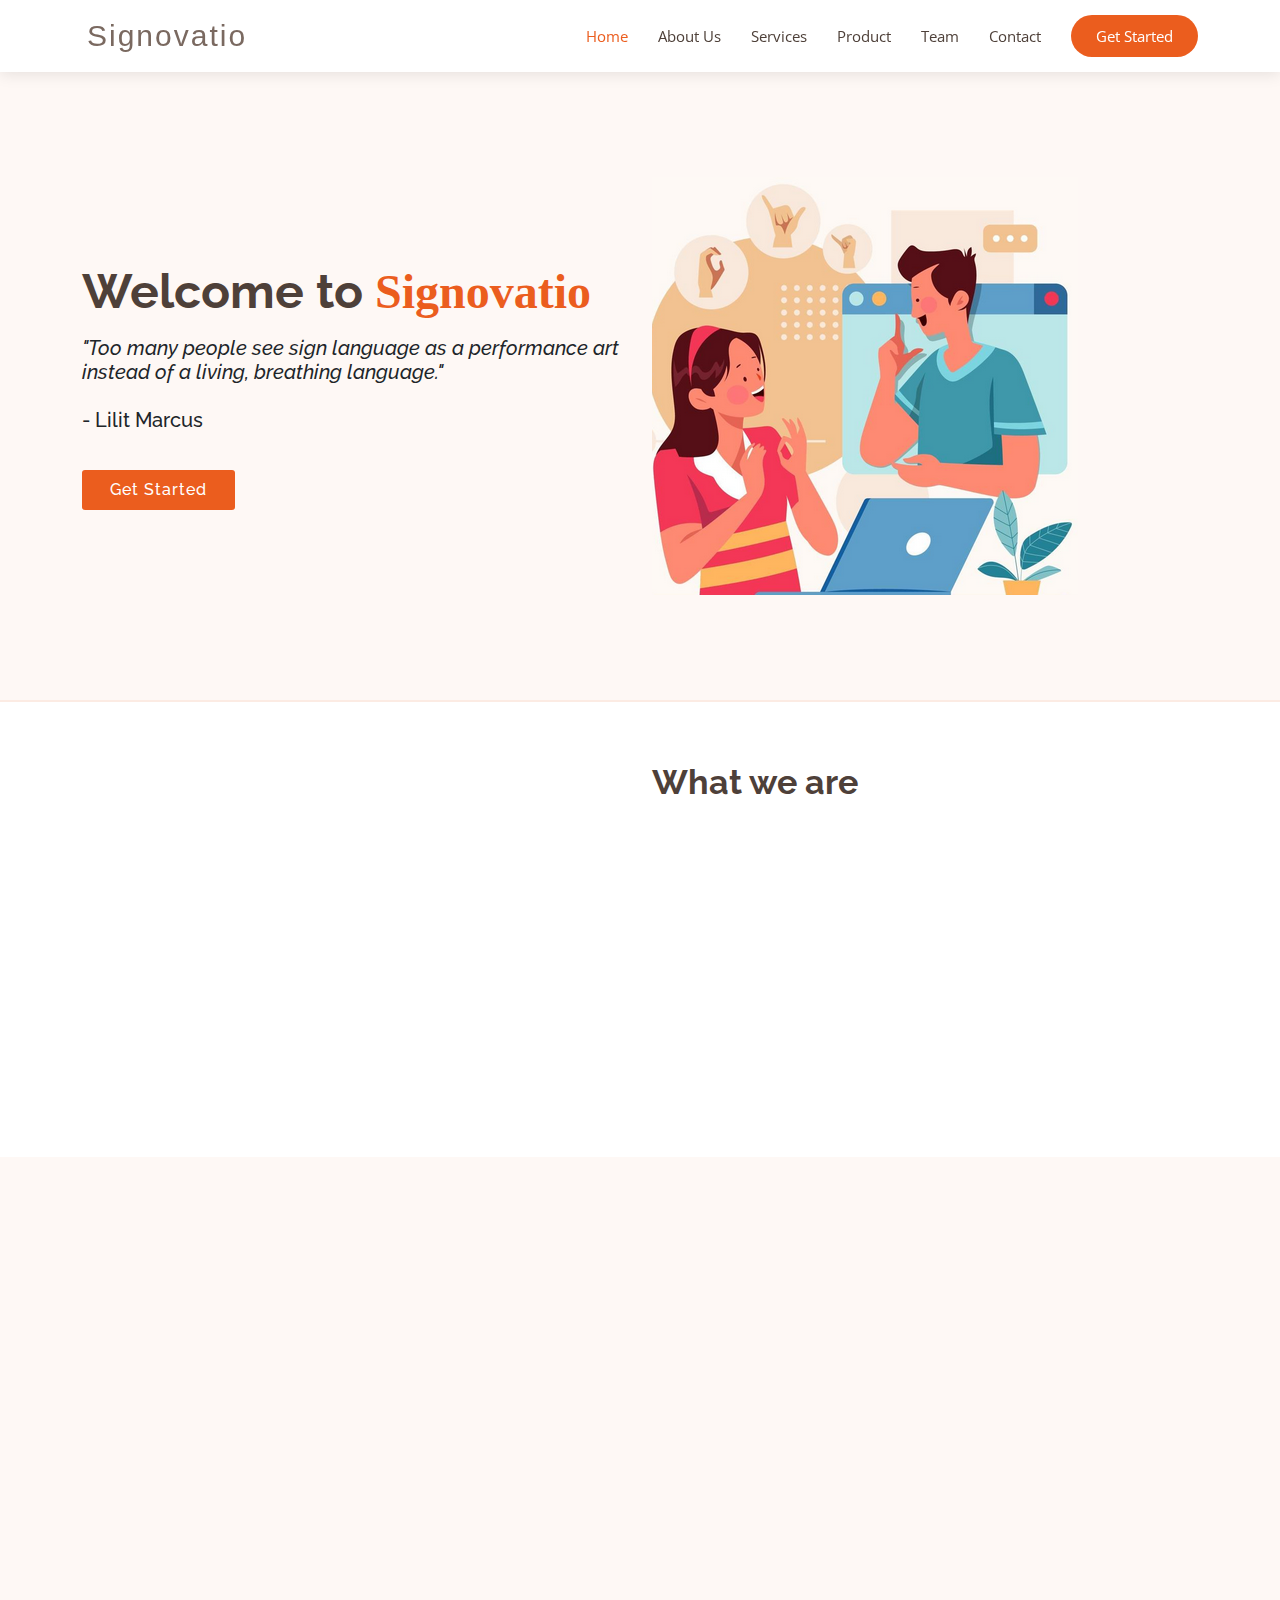
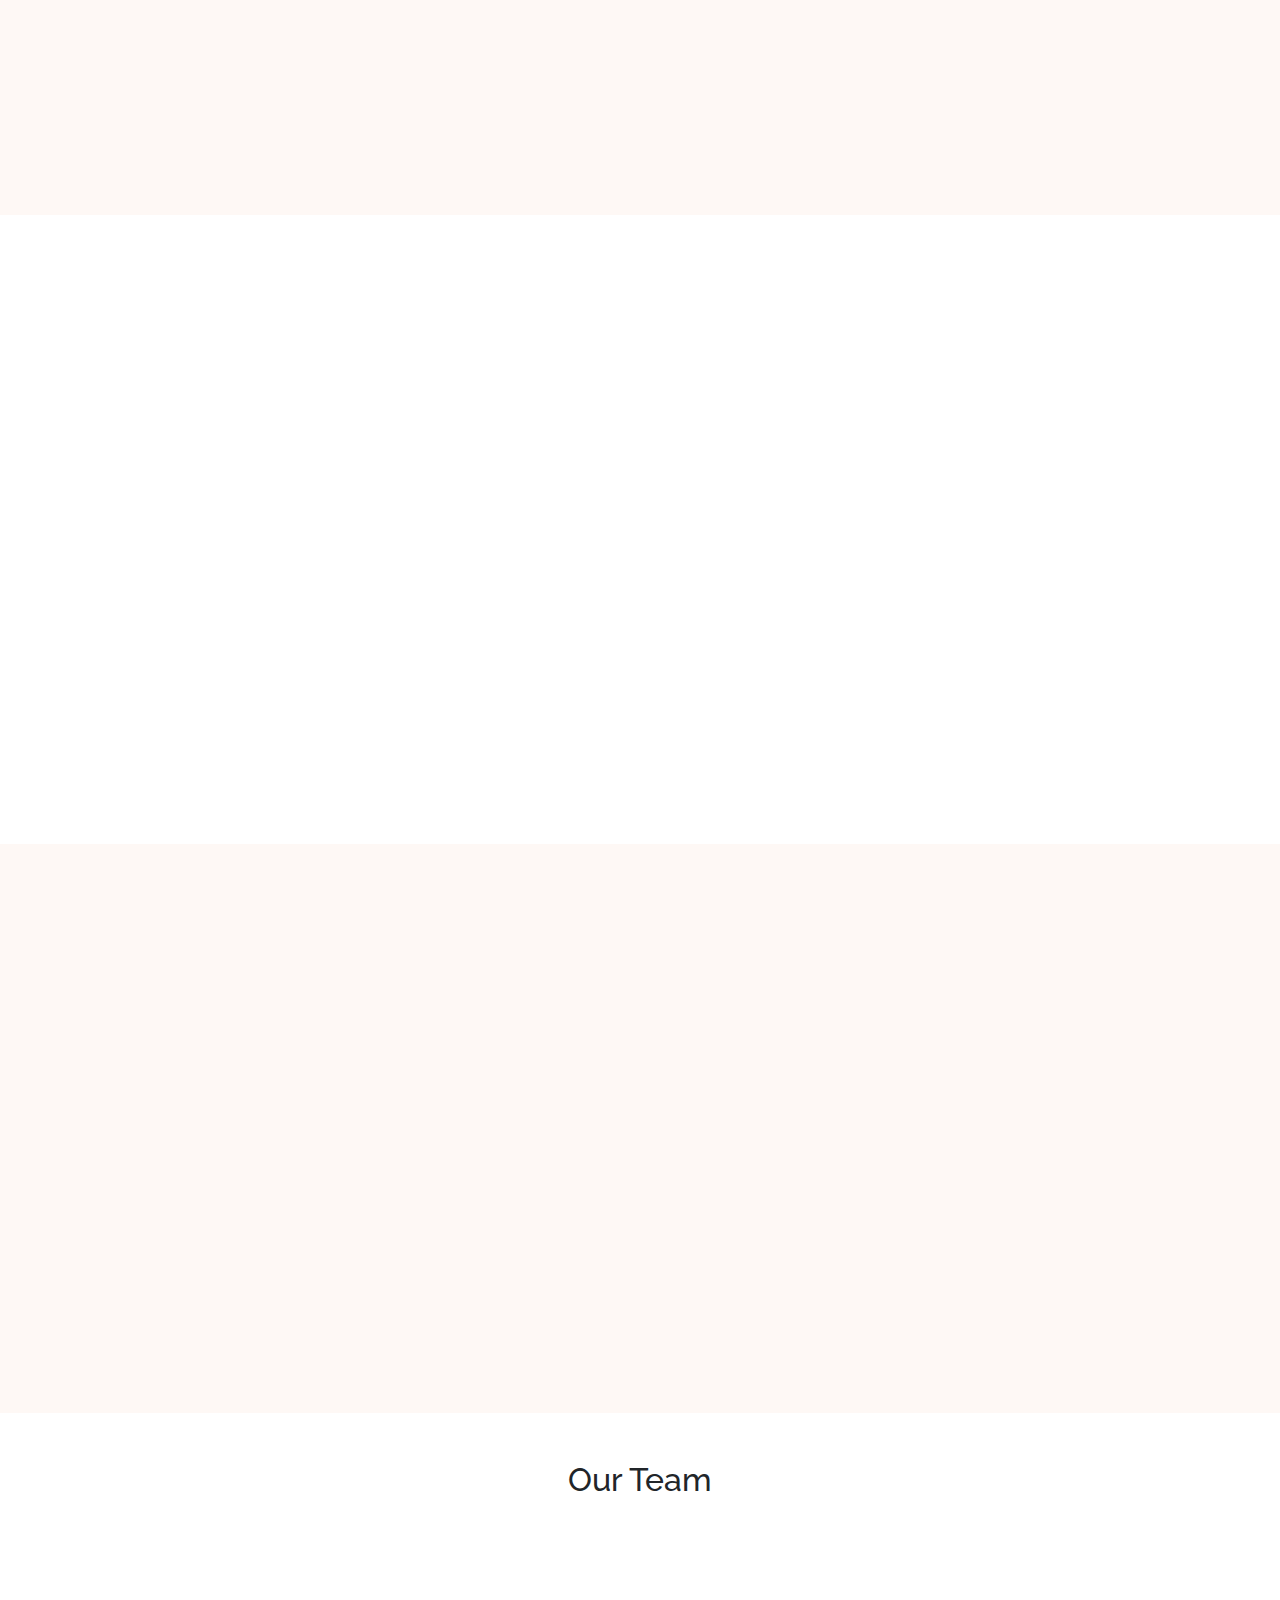
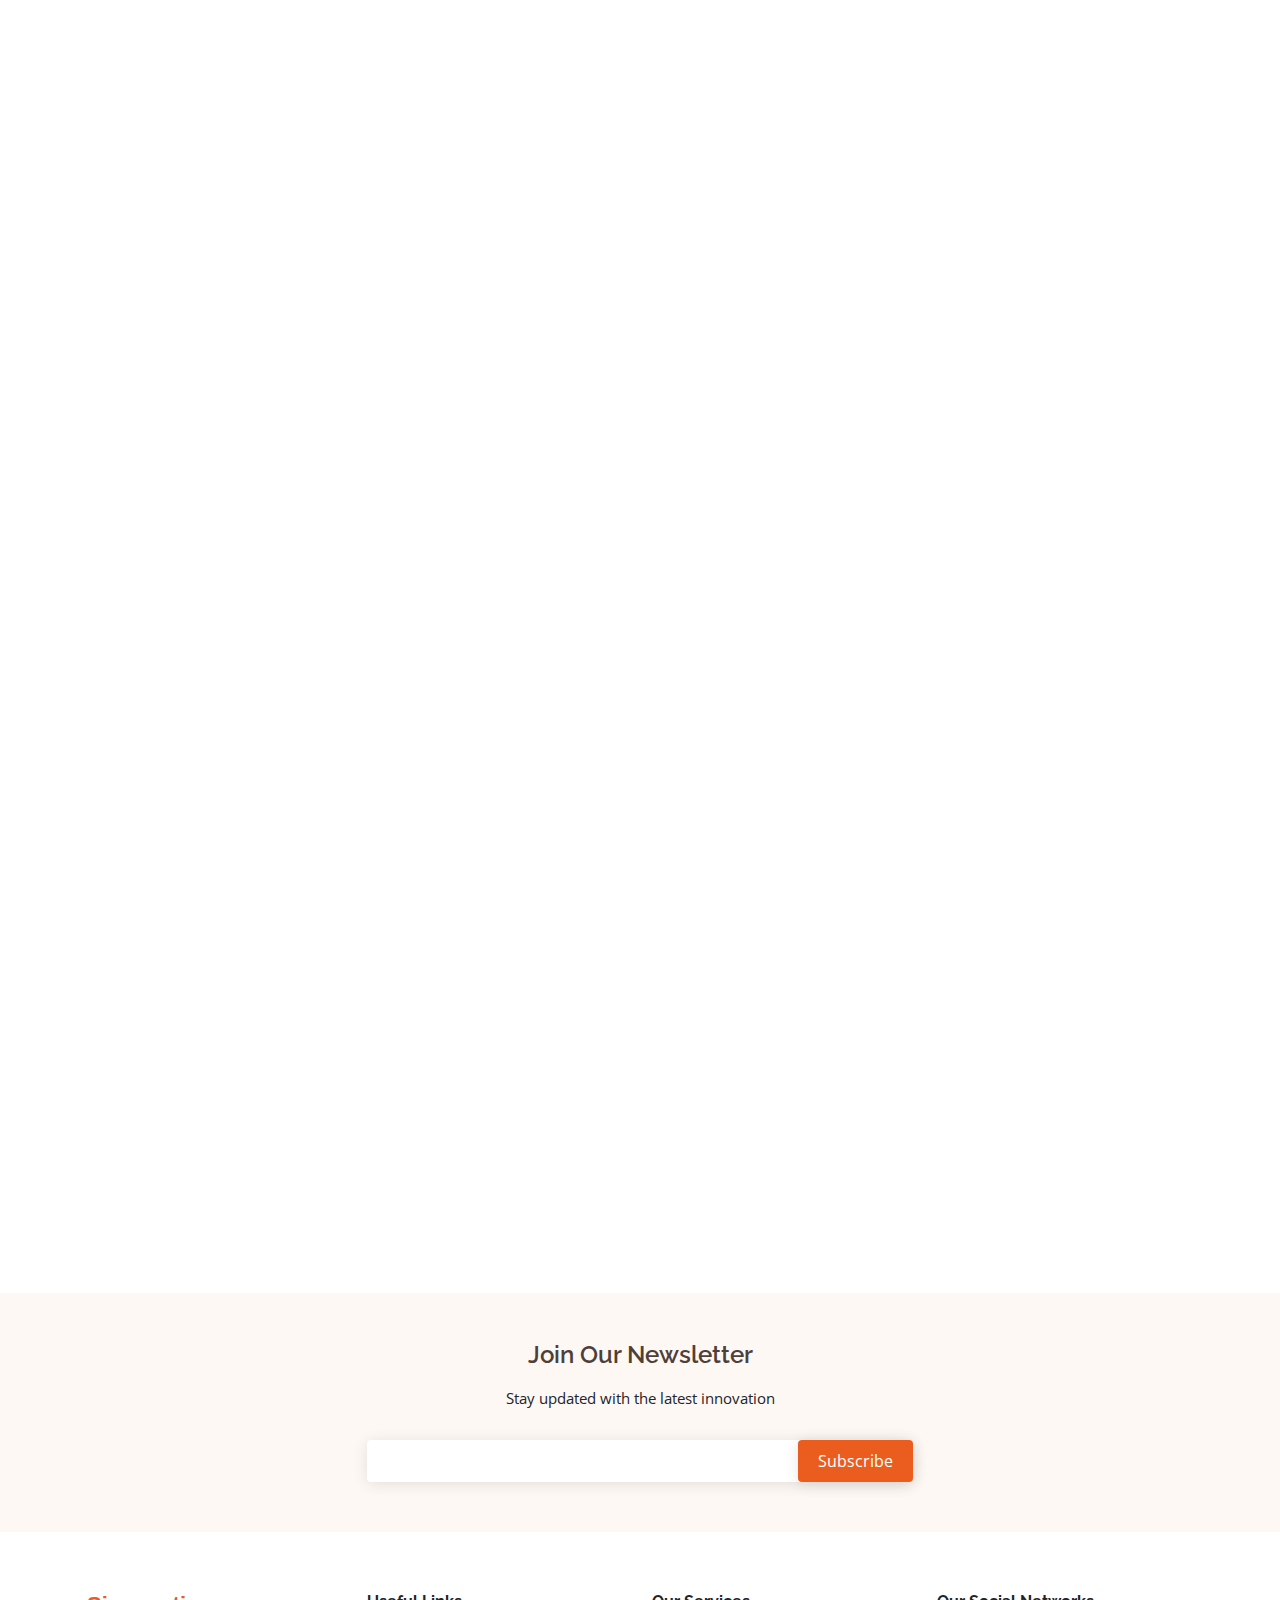
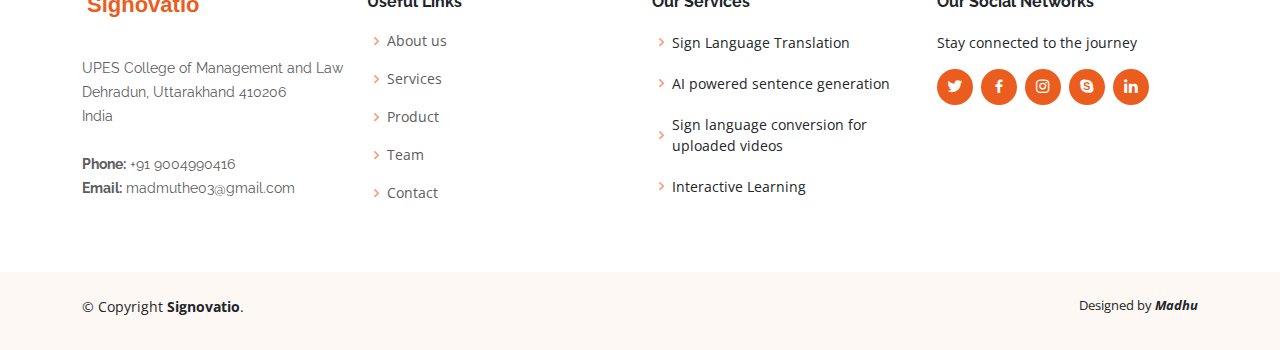
==== commit 315bc942: "changed font in team" ====
--- a/index.html
+++ b/index.html
@@ -188,7 +188,10 @@
         <section id="about" class="about">
           <div class="container">
             <div class="row justify-content-between">
-              <div class="col-lg-6 pt-5 pt-lg-0 order-lg-1 order-sm-2">
+              <div class="col-lg-5 d-flex align-items-center justify-content-center about-img order-lg-2">
+                <img src="assets/img/New Website Blue Mockup Instagram - Laptop.png" class="img-fluid" alt="" data-aos="zoom-in">
+              </div>
+              <div class="col-lg-6 pt-5 pt-lg-0 order-lg-1">
                 <h3 data-aos="fade-up">Our work so far</h3>
                 <p data-aos="fade-up" data-aos-delay="100">
                   A system that transforms sign language signals to plain text may allow for real-time communication between the two persons involved. Our product's goal is to deliver a revolutionary real-time sign language identification system that uses deep learning techniques to allow unimpeded interaction between sign language users and non-signers. The system analyzes hand motions and converts them into written or spoken representations by recording video data in real-time and applying contemporary computer vision algorithms.
@@ -198,9 +201,6 @@
                   
                 </div>
               </div>
-              <div class="col-lg-5 d-flex align-items-center justify-content-center about-img order-sm-1">
-                <img src="assets/img/New Website Blue Mockup Instagram - Laptop.png" class="img-fluid" alt="" data-aos="zoom-in">
-              </div>
             </div>
           </div>
         </section>
@@ -228,7 +228,7 @@
             <div data-bs-toggle="collapse" class="collapsed question" href="#faq1">Which technologies power our solution?<i class="bi bi-chevron-down icon-show"></i><i class="bi bi-chevron-up icon-close"></i></div>
             <div id="faq1" class="collapse" data-bs-parent=".faq-list">
               <p>
-                Our solution is driven by advanced technologies, utilizing a Multilayer Perceptron (MLP) from scikit-learn for robust supervised machine learning. Integrated with MediaPipe and OpenCV, our system seamlessly translates American Sign Language (ASL) signs to text in real-time, offering a dynamic and efficient communication experience through webcam feeds.
+                Our solution is driven by advanced technologies, utilizing a Multilayer Perceptron (MLP) from scikit-learn for robust supervised machine learning. Integrated with MediaPipe from Google and OpenCV, our system seamlessly captures and translates American Sign Language (ASL) signs to text in real-time, offering a dynamic and efficient communication experience through webcam feeds.
               </p>
             </div>
           </li>
@@ -297,7 +297,7 @@
             <img src="./assets/img/team/team-1.jpg" class="card-img-top" alt="Team Member 2">
             <div class="card-body text-center">
               <h5 class="card-title">Madhu Admuthe</h5>
-              <p class="card-text"><b><span style="font-family: sifonn;">CEO & Founder</span></b></p>
+              <p class="card-text"><b>CEO & Founder</b></p>
             </div>
           </div>
         </div>
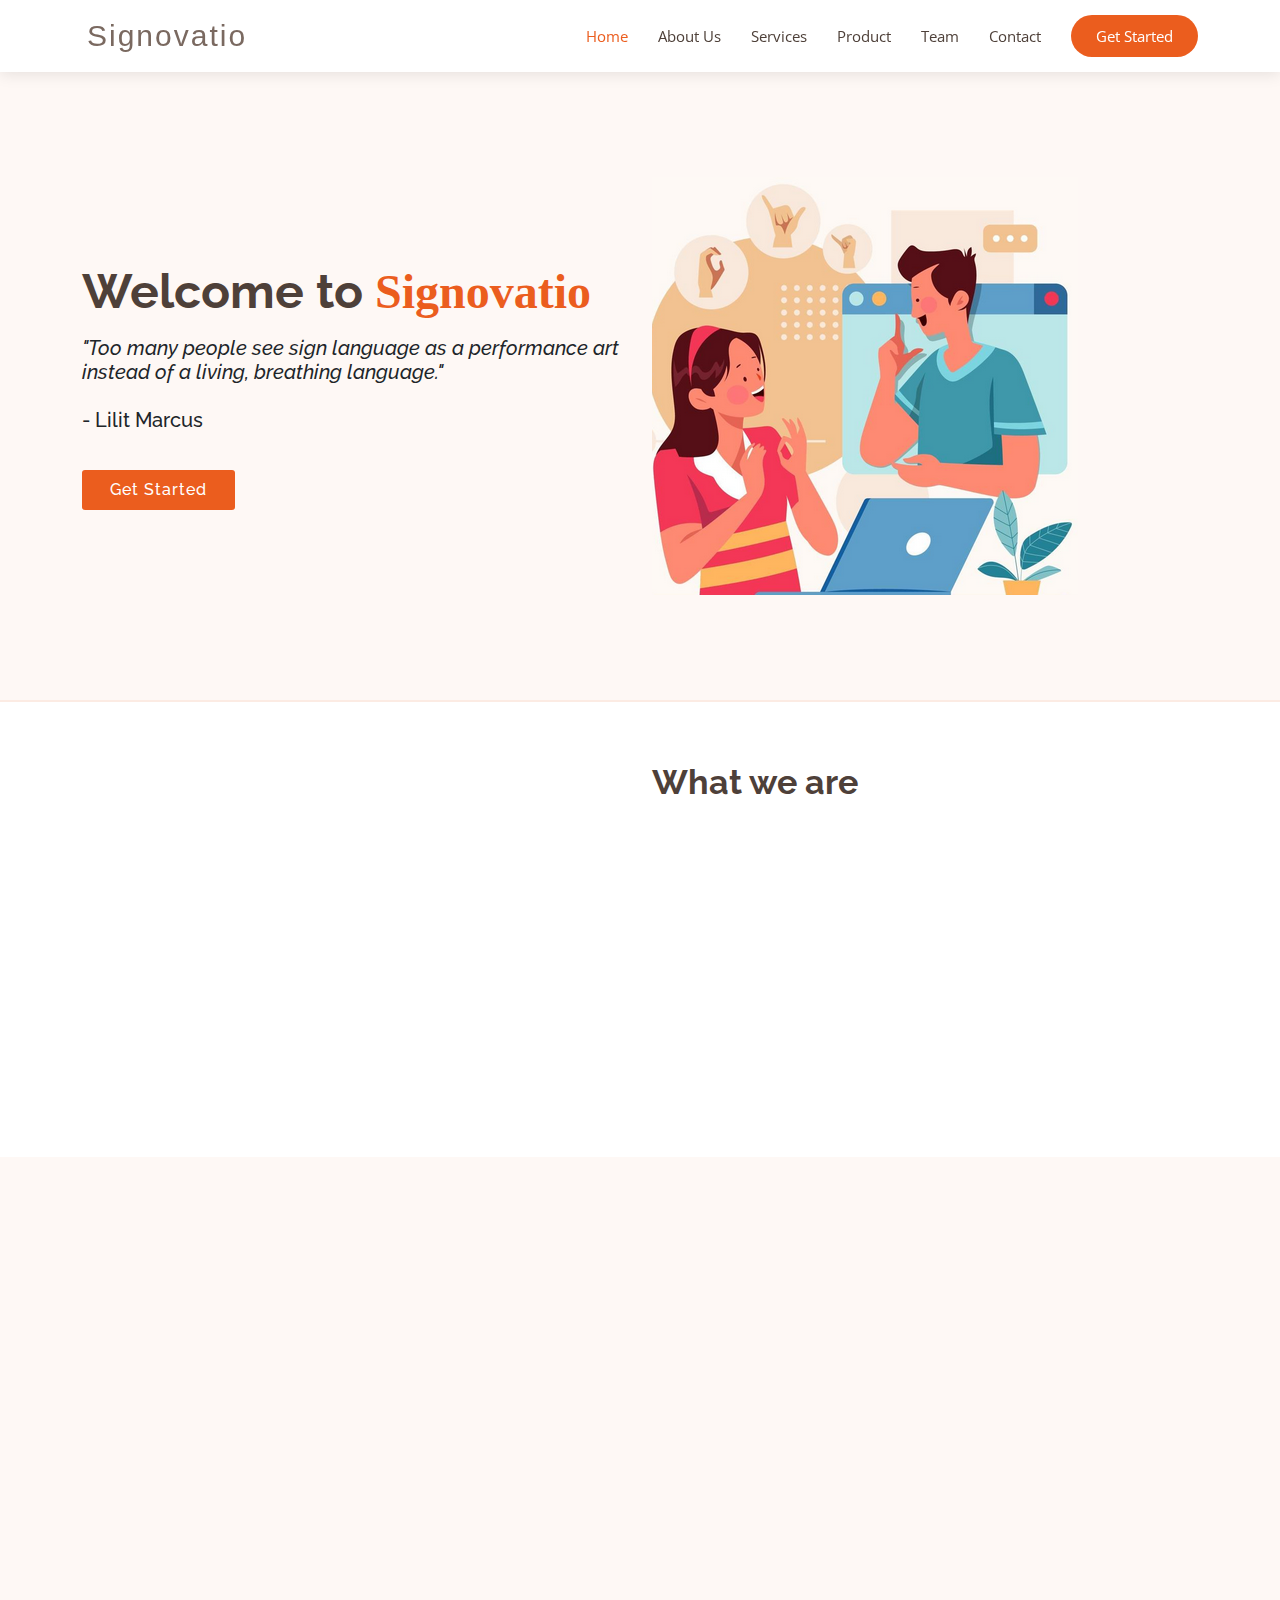
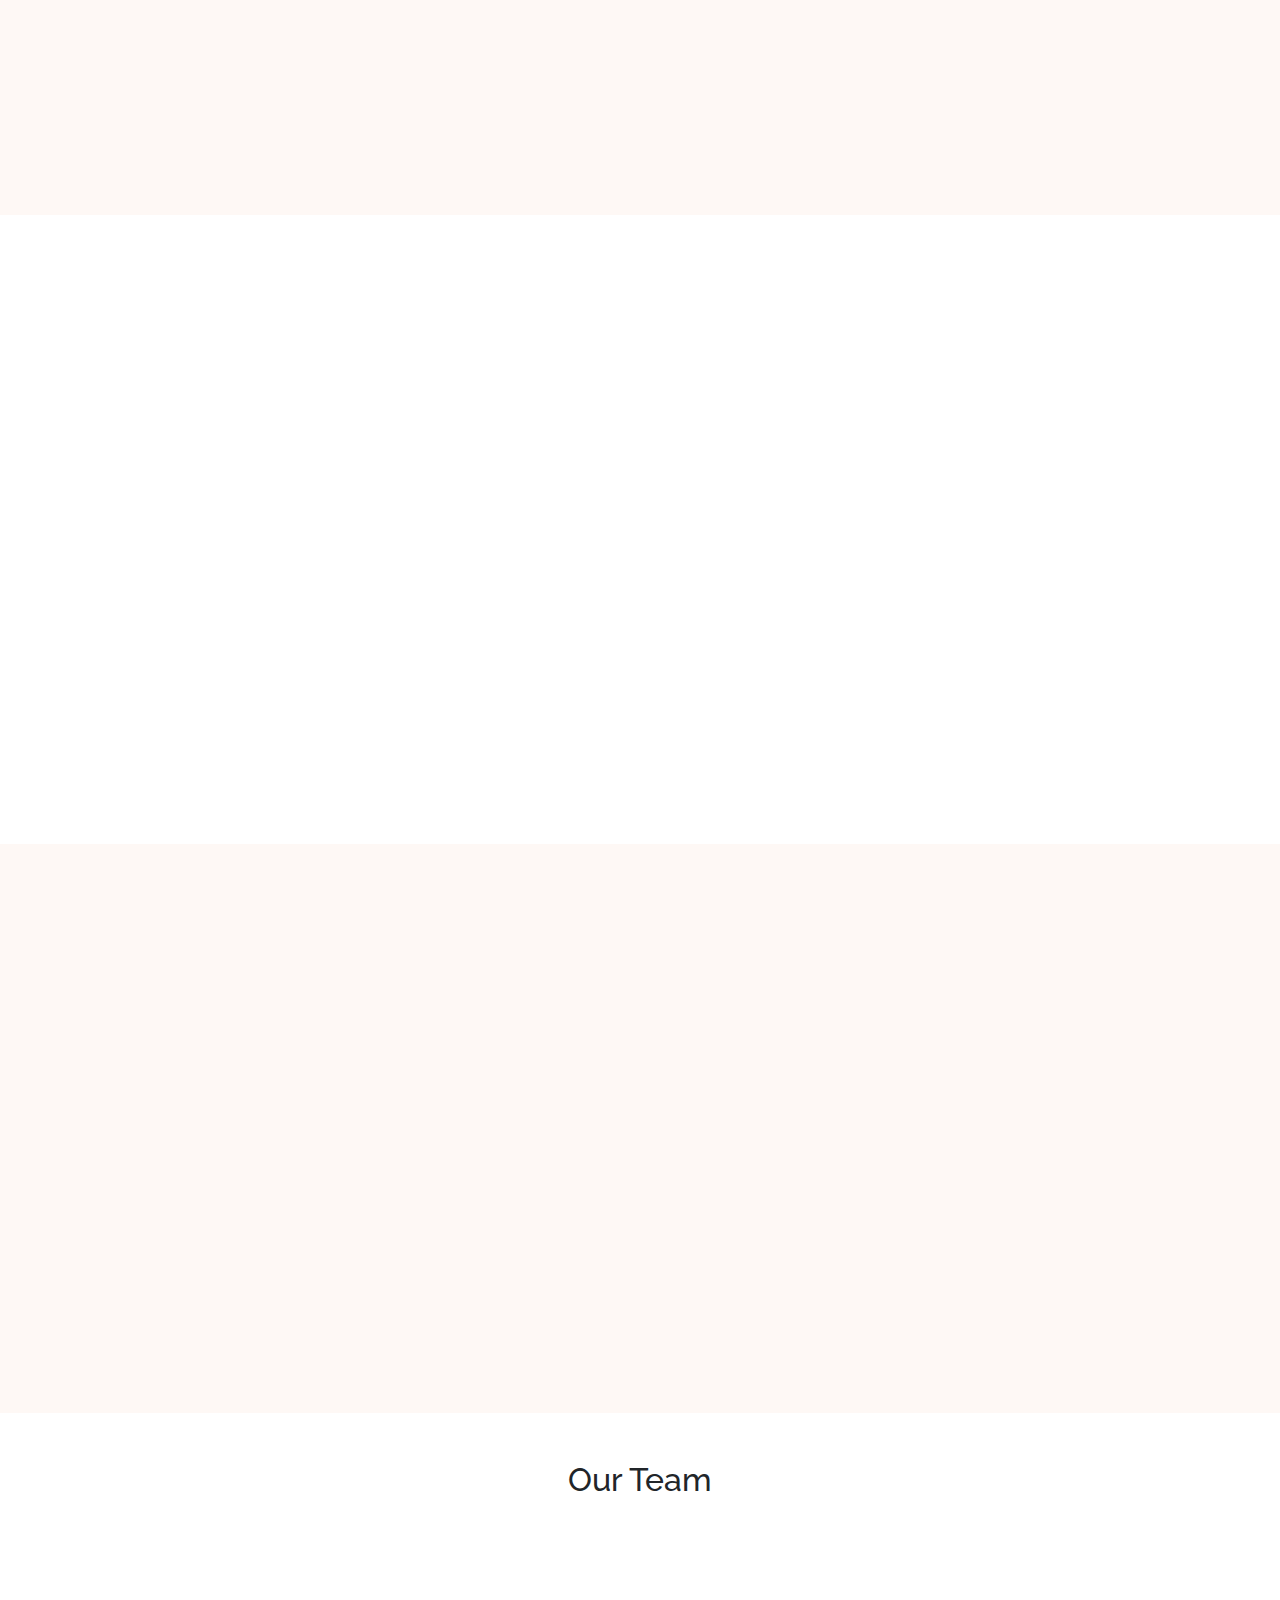
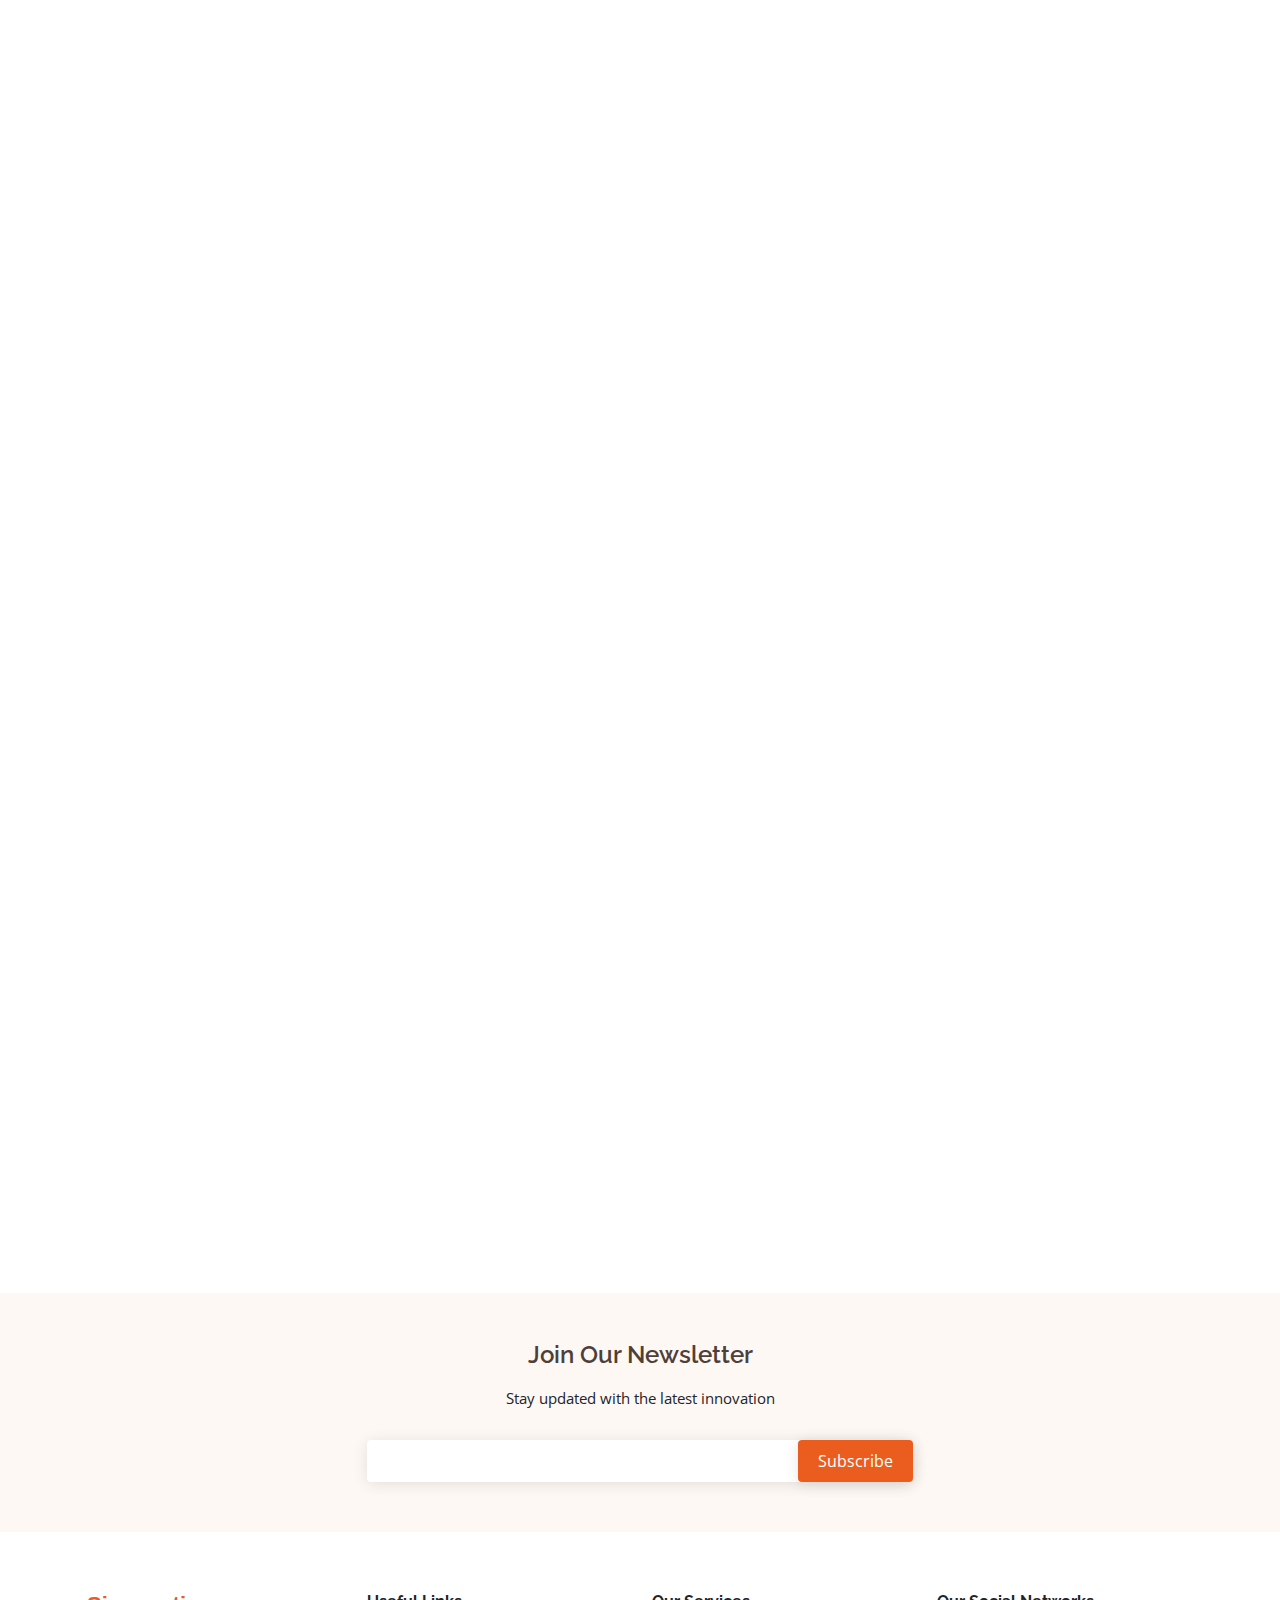
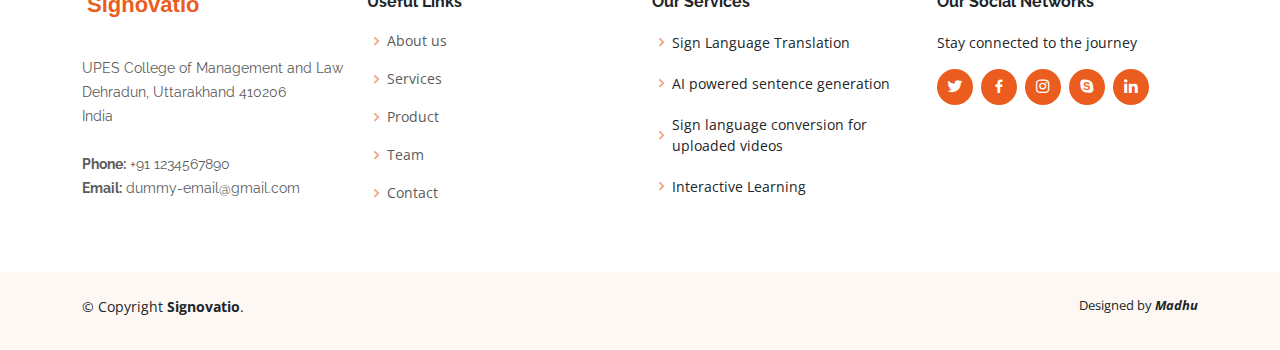
==== commit 091175da: "deleted sensitive info" ====
--- a/index.html
+++ b/index.html
@@ -92,24 +92,7 @@
           <div class="col-lg-6 pt-5 pt-lg-0">
             <h3 data-aos="fade-up">What we are</h3>
             <p data-aos="fade-up" data-aos-delay="100">
-              Imagine a world where communication transcends barriers,
-where every gesture becomes a universal language. That'
-s
-the vision behind our groundbreaking business idea – a
-real-time sign language detection system powered by
-cutting-edge deep learning. This venture isn
-'t just about
-technology; it'
-s a journey rooted in personal experiences and
-a commitment to transformative change. The pursuit of a
-real-time sign language detection system as a business idea
-stems from a strategic recognition of both social impact and
-market opportunity. Beyond the evident societal benefits of
-fostering inclusivity for the deaf and hard-of-hearing
-community, this venture aligns with implications that extend
-beyond niche markets, offering applications in education,
-healthcare, customer service, and various industries where
-effective communication is paramount.
+              Imagine a world where communication transcends barriers, where every gesture becomes a universal language. That's the vision behind our groundbreaking business idea – a real-time sign language detection system powered by cutting-edge deep learning. This venture isn't just about technology; it's a journey rooted in personal experiences and a commitment to transformative change. The pursuit of a real-time sign language detection system as a business idea stems from a strategic recognition of both social impact and market opportunity. Beyond the evident societal benefits of fostering inclusivity for the deaf and hard-of-hearing community, this venture aligns with implications that extend beyond niche markets, offering applications in education, healthcare, customer service, and various industries where effective communication is paramount.
             </p>
           </div>
         </div>
@@ -278,7 +261,7 @@
     <div class="container mt-5">
       <h2 class="text-center mb-4">Our Team</h2>
     
-      <div class="row">
+      <div class="row overflow-hidden">
     
         <!-- Team Member 1 -->
         <div class="col-md-4" data-aos="fade-right" data-aos-delay="100">
@@ -340,13 +323,13 @@
               <div class="email">
                 <i class="bi bi-envelope"></i>
                 <h4>Email:</h4>
-                <p>madmuthe03@gmail.com</p>
+                <p>dummy-email@gmail.com</p>
               </div>
 
               <div class="phone">
                 <i class="bi bi-phone"></i>
                 <h4>Call:</h4>
-                <p>+91 9004990416</p>
+                <p>+91 1234567890</p>
               </div>
 
               <iframe src="https://www.google.com/maps/embed?pb=!1m18!1m12!1m3!1d3441.832006242388!2d77.96589037619063!3d30.384127902395704!2m3!1f0!2f0!3f0!3m2!1i1024!2i768!4f13.1!3m3!1m2!1s0x3908d501e2b60091%3A0xd24ff96a46cd9070!2sUPES%20management%20and%20Law%20College!5e0!3m2!1sen!2sin!4v1700384902811!5m2!1sen!2sin" frameborder="0" style="border:0; width: 100%; height: 290px;" allowfullscreen></iframe>
@@ -400,7 +383,7 @@
             <h4>Join Our Newsletter</h4>
             <p>Stay updated with the latest innovation</p>
             <form action="" method="post">
-              <input type="email" name="email" id="mail-letter-id"><input type="submit" value="Subscribe" onclick="validateForm()">
+              <input type="email" name="email" id="mail-letter-id"><input type="submit" value="Subscribe">
             </form>
           </div>
         </div>
@@ -420,8 +403,8 @@
               UPES College of Management and Law <br>
               Dehradun, Uttarakhand 410206 <br>
               India <br><br>
-              <strong>Phone:</strong> +91 9004990416<br>
-              <strong>Email:</strong> madmuthe03@gmail.com<br>
+              <strong>Phone:</strong> +91 1234567890<br>
+              <strong>Email:</strong> dummy-email@gmail.com<br>
             </p>
           </div>
 
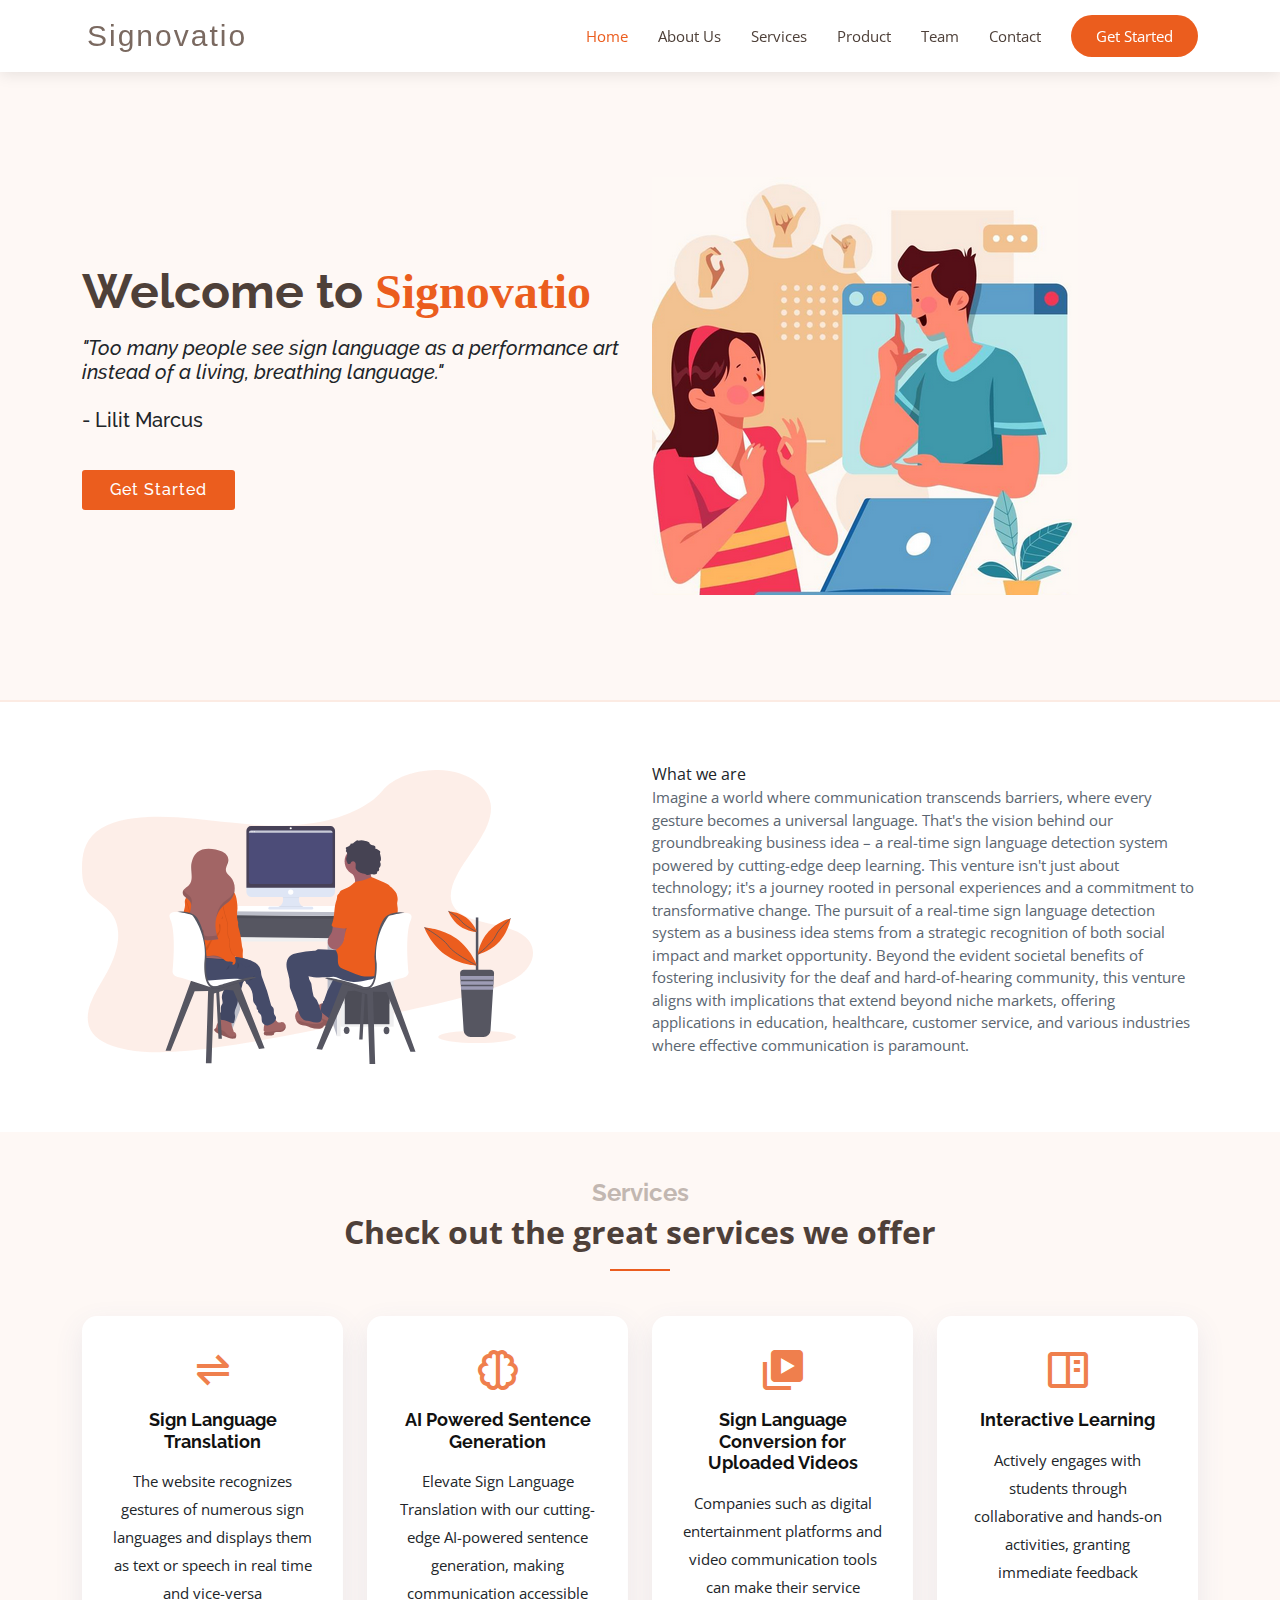
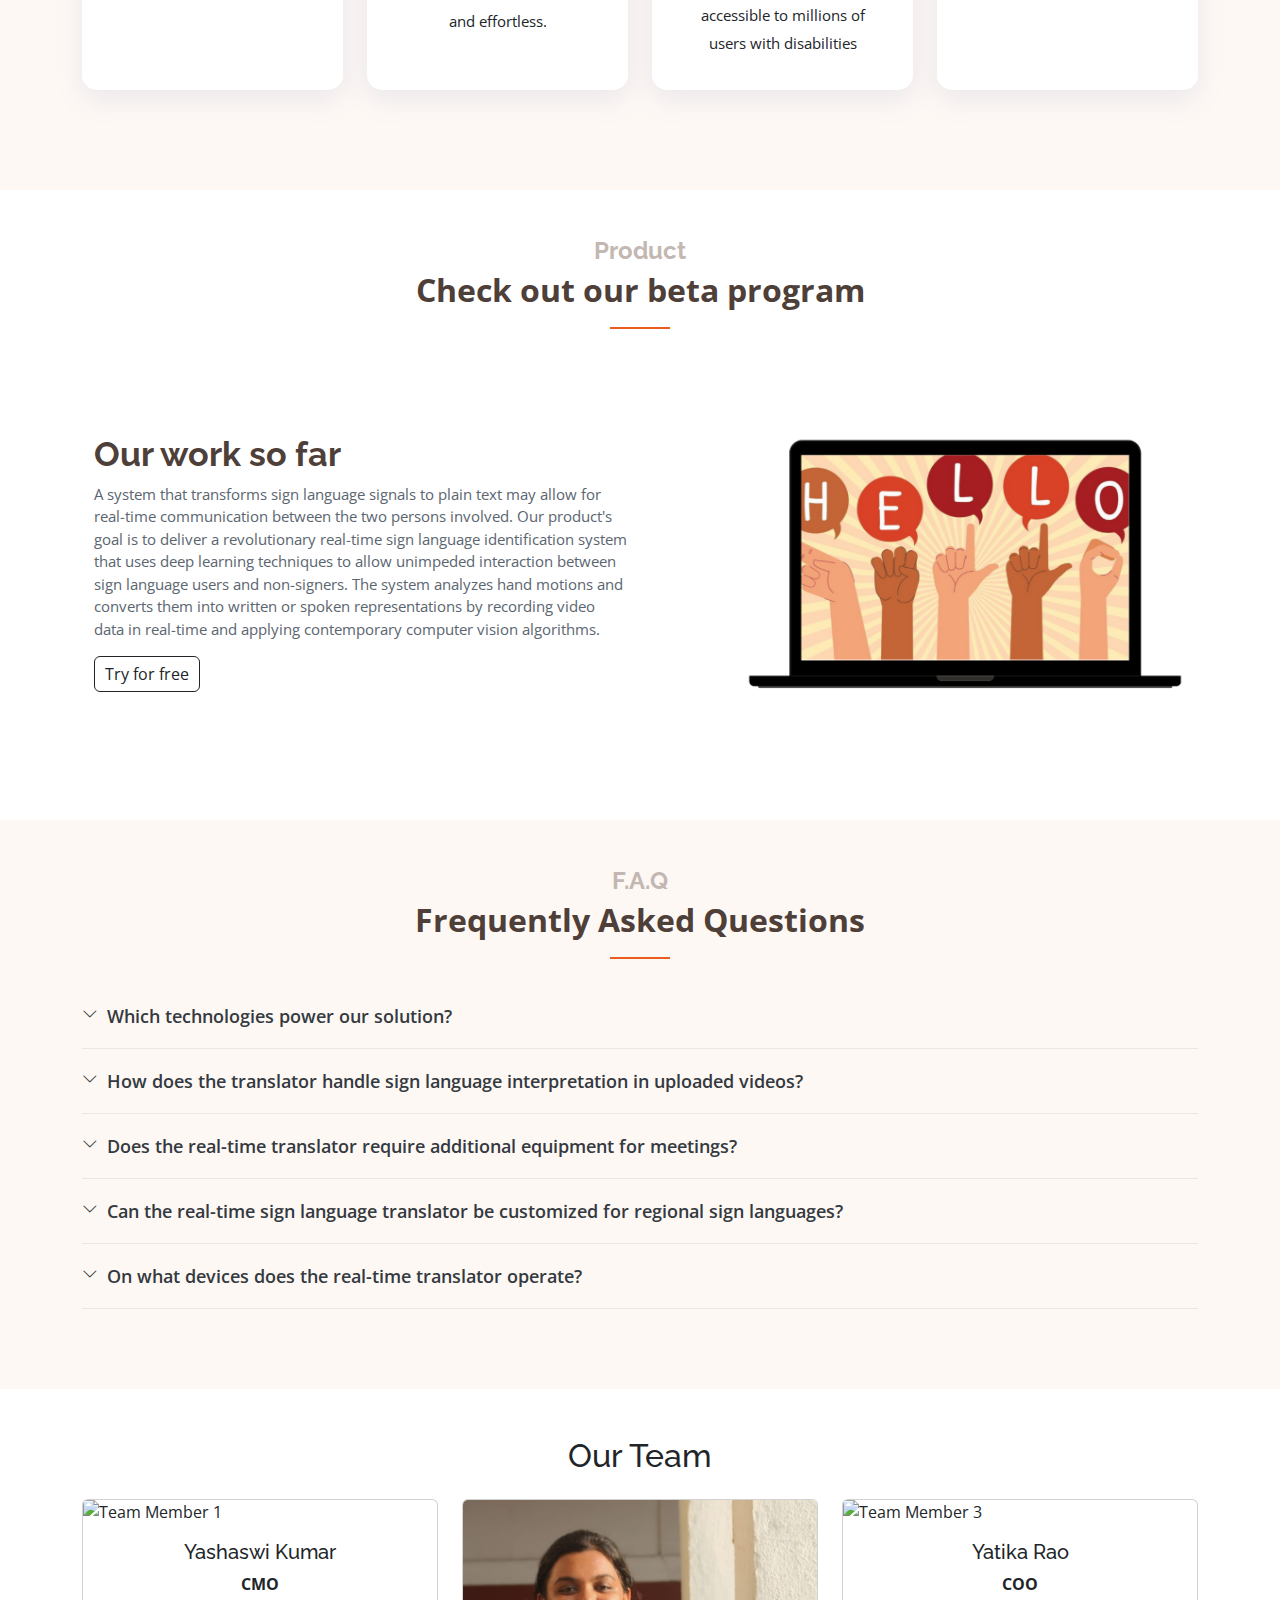
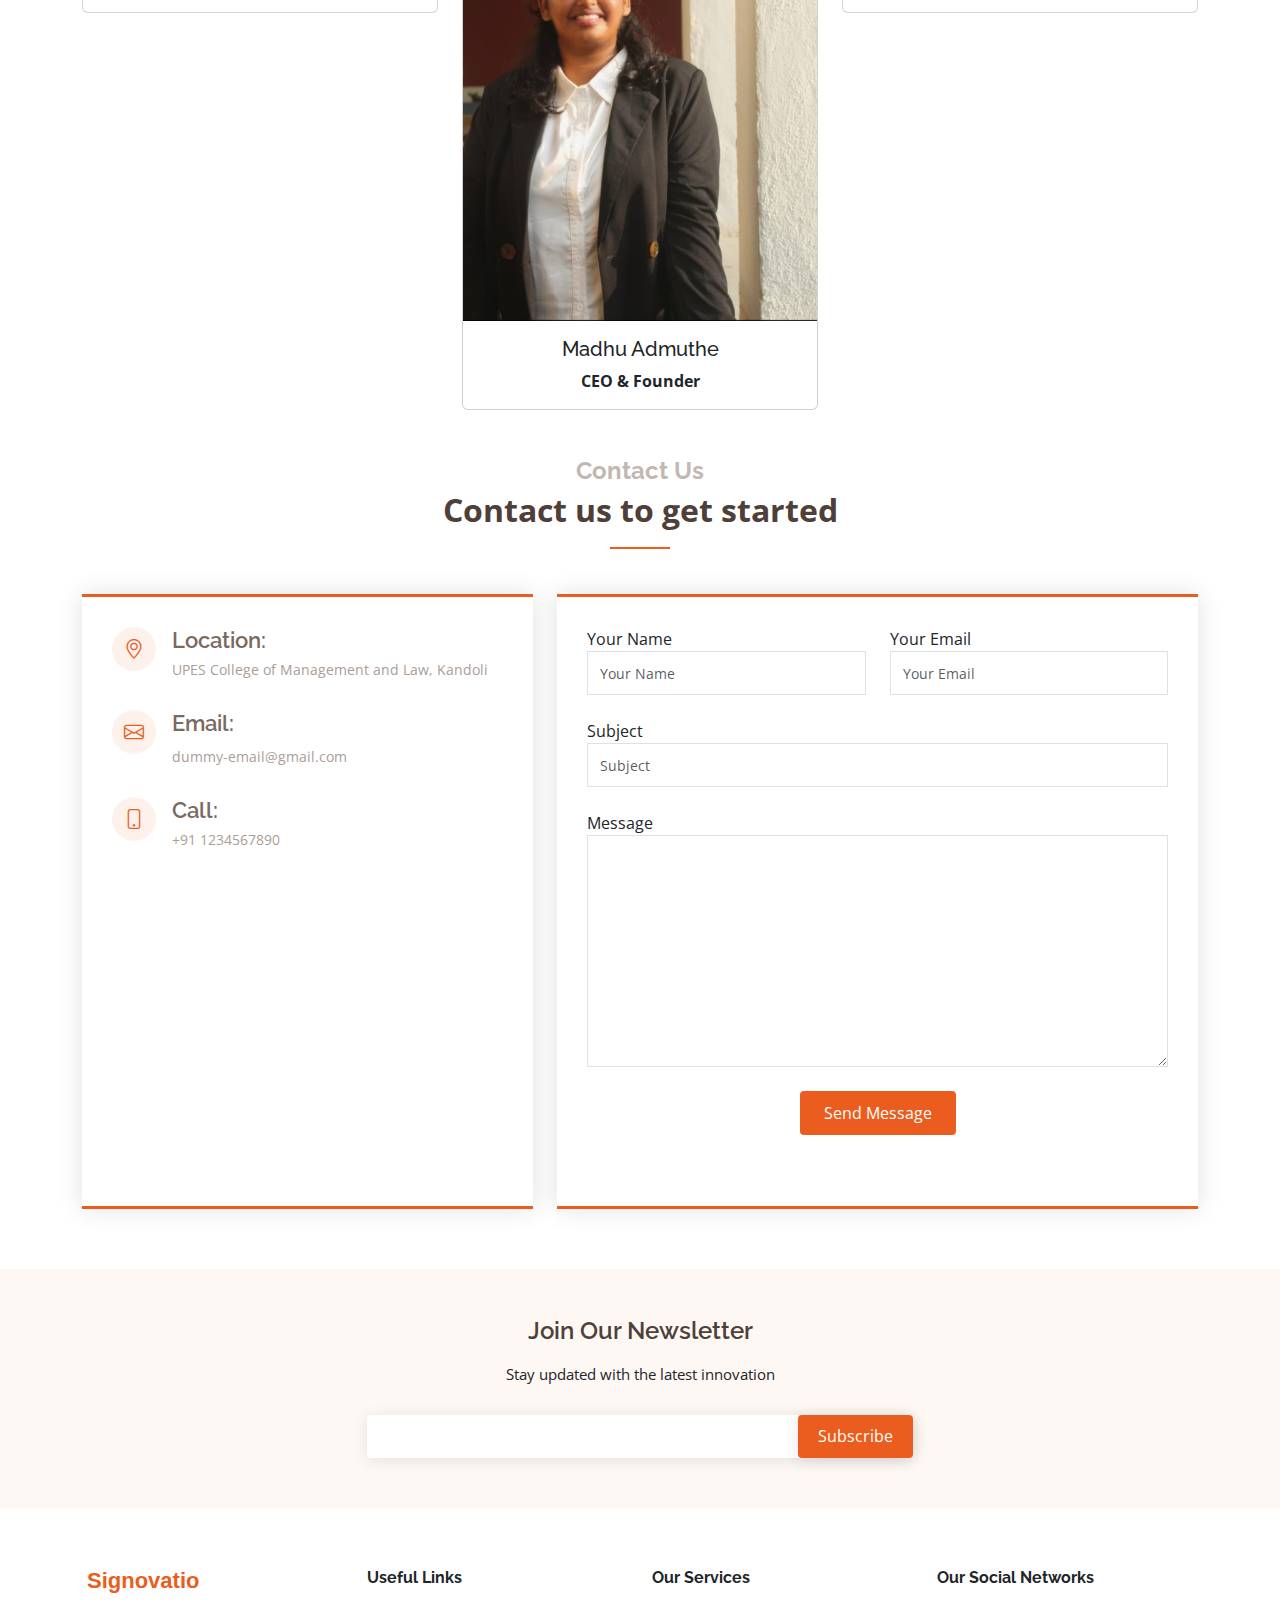
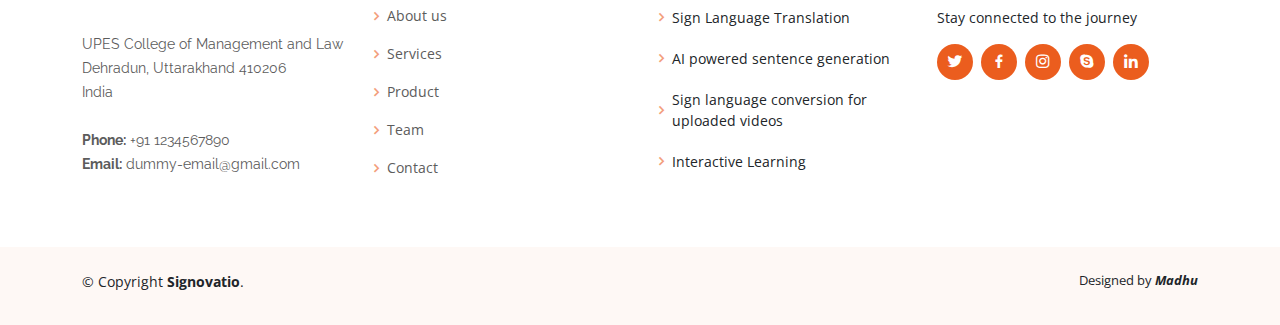
==== commit da0a0999: "Update index.html" ====
--- a/index.html
+++ b/index.html
@@ -17,7 +17,6 @@
 
 
   <link href="https://fonts.googleapis.com/css?family=Open+Sans:300,300i,400,400i,600,600i,700,700i|Raleway:300,300i,400,400i,600,600i,700,700i" rel="stylesheet">
-  <link href="assets/vendor/aos/aos.css" rel="stylesheet">
   <link href="assets/vendor/bootstrap/css/bootstrap.min.css" rel="stylesheet">
   <link href="assets/vendor/bootstrap-icons/bootstrap-icons.css" rel="stylesheet">
   <link href="assets/vendor/boxicons/css/boxicons.min.css" rel="stylesheet">
@@ -87,11 +86,11 @@
 
         <div class="row justify-content-between">
           <div class="col-lg-5 d-flex align-items-center justify-content-center about-img">
-            <img src="assets/img/about-img.svg" class="img-fluid" alt="" data-aos="zoom-in">
+            <img src="assets/img/about-img.svg" class="img-fluid" alt="">
           </div>
           <div class="col-lg-6 pt-5 pt-lg-0">
-            <h3 data-aos="fade-up">What we are</h3>
-            <p data-aos="fade-up" data-aos-delay="100">
+            <h3">What we are</h3>
+            <p>
               Imagine a world where communication transcends barriers, where every gesture becomes a universal language. That's the vision behind our groundbreaking business idea – a real-time sign language detection system powered by cutting-edge deep learning. This venture isn't just about technology; it's a journey rooted in personal experiences and a commitment to transformative change. The pursuit of a real-time sign language detection system as a business idea stems from a strategic recognition of both social impact and market opportunity. Beyond the evident societal benefits of fostering inclusivity for the deaf and hard-of-hearing community, this venture aligns with implications that extend beyond niche markets, offering applications in education, healthcare, customer service, and various industries where effective communication is paramount.
             </p>
           </div>
@@ -102,7 +101,7 @@
 
     <!-- ======= Services Section ======= -->
     <section id="services" class="services section-bg">
-      <div class="container" data-aos="fade-up">
+      <div class="container">
 
         <div class="section-title">
           <h2>Services</h2>
@@ -110,7 +109,7 @@
         </div>
 
         <div class="row">
-          <div class="col-md-6 col-lg-3 d-flex align-items-stretch" data-aos="zoom-in" data-aos-delay="100">
+          <div class="col-md-6 col-lg-3 d-flex align-items-stretch">
             <div class="icon-box">
               <div class="icon"><i class='bx bx-transfer-alt'></i></div>
               <h4 class="title"><a href="">Sign Language Translation</a></h4>
@@ -122,7 +121,7 @@
             </div>
           </div>
 
-          <div class="col-md-6 col-lg-3 d-flex align-items-stretch" data-aos="zoom-in" data-aos-delay="200">
+          <div class="col-md-6 col-lg-3 d-flex align-items-stretch">
             <div class="icon-box">
               <div class="icon"><i class='bx bx-brain'></i></div>
               <h4 class="title"><a href="">AI Powered Sentence Generation</a></h4>
@@ -130,7 +129,7 @@
             </div>
           </div>
 
-          <div class="col-md-6 col-lg-3 d-flex align-items-stretch" data-aos="zoom-in" data-aos-delay="300">
+          <div class="col-md-6 col-lg-3 d-flex align-items-stretch">
             <div class="icon-box">
               <div class="icon"><i class='bx bxs-videos' ></i></div>
               <h4 class="title"><a href="">Sign Language Conversion for Uploaded Videos</a></h4>
@@ -143,7 +142,7 @@
             </div>
           </div>
 
-          <div class="col-md-6 col-lg-3 d-flex align-items-stretch" data-aos="zoom-in" data-aos-delay="400">
+          <div class="col-md-6 col-lg-3 d-flex align-items-stretch">
             <div class="icon-box">
               <div class="icon"><i class='bx bx-book-content'></i></div>
               <h4 class="title"><a href="">Interactive Learning</a></h4>
@@ -161,7 +160,7 @@
 
     <!-- ======= Portfolio Section ======= -->
     <section id="portfolio" class="portfolio">
-      <div class="container" data-aos="fade-down">
+      <div class="container">
 
         <div class="section-title">
           <h2>Product</h2>
@@ -172,11 +171,11 @@
           <div class="container">
             <div class="row justify-content-between">
               <div class="col-lg-5 d-flex align-items-center justify-content-center about-img order-lg-2">
-                <img src="assets/img/New Website Blue Mockup Instagram - Laptop.png" class="img-fluid" alt="" data-aos="zoom-in">
+                <img src="assets/img/New Website Blue Mockup Instagram - Laptop.png" class="img-fluid" alt="">
               </div>
               <div class="col-lg-6 pt-5 pt-lg-0 order-lg-1">
-                <h3 data-aos="fade-up">Our work so far</h3>
-                <p data-aos="fade-up" data-aos-delay="100">
+                <h3>Our work so far</h3>
+                <p>
                   A system that transforms sign language signals to plain text may allow for real-time communication between the two persons involved. Our product's goal is to deliver a revolutionary real-time sign language identification system that uses deep learning techniques to allow unimpeded interaction between sign language users and non-signers. The system analyzes hand motions and converts them into written or spoken representations by recording video data in real-time and applying contemporary computer vision algorithms.
                 </p>
                 <button class="btn" style="border: 1px solid; padding: 5px 10px; margin: 50 0; cursor: pointer;">Try for free</button>
@@ -198,14 +197,14 @@
 
     <!-- ======= F.A.Q Section ======= -->
     <section id="faq" class="faq section-bg">
-      <div class="container" data-aos="fade-right">
+      <div class="container">
 
         <div class="section-title">
           <h2>F.A.Q</h2>
           <p>Frequently Asked Questions</p>
         </div>
 
-        <ul class="faq-list" data-aos="fade-up" data-aos-delay="100">
+        <ul class="faq-list">
 
           <li>
             <div data-bs-toggle="collapse" class="collapsed question" href="#faq1">Which technologies power our solution?<i class="bi bi-chevron-down icon-show"></i><i class="bi bi-chevron-up icon-close"></i></div>
@@ -264,7 +263,7 @@
       <div class="row overflow-hidden">
     
         <!-- Team Member 1 -->
-        <div class="col-md-4" data-aos="fade-right" data-aos-delay="100">
+        <div class="col-md-4">
           <div class="card">
             <img src="./assets/img/team/team-2.png" class="card-img-top" alt="Team Member 1">
             <div class="card-body text-center">
@@ -275,7 +274,7 @@
         </div>
     
         <!-- Team Member 2 -->
-        <div class="col-md-4" data-aos="zoom-in" data-aos-delay="200">
+        <div class="col-md-4">
           <div class="card">
             <img src="./assets/img/team/team-1.jpg" class="card-img-top" alt="Team Member 2">
             <div class="card-body text-center">
@@ -286,7 +285,7 @@
         </div>
     
         <!-- Team Member 3 -->
-        <div class="col-md-4" data-aos="fade-left" data-aos-delay="200">
+        <div class="col-md-4">
           <div class="card">
             <img src="./assets/img/team/team-3.jpg" class="card-img-top" alt="Team Member 3">
             <div class="card-body text-center">
@@ -303,7 +302,7 @@
 
     <!-- ======= Contact Us Section ======= -->
     <section id="contact" class="contact">
-      <div class="container" data-aos="fade-up">
+      <div class="container">
 
         <div class="section-title">
           <h2>Contact Us</h2>
@@ -312,7 +311,7 @@
 
         <div class="row">
 
-          <div class="col-lg-5 d-flex align-items-stretch" data-aos="fade-right" data-aos-delay="100">
+          <div class="col-lg-5 d-flex align-items-stretch">
             <div class="info">
               <div class="address">
                 <i class="bi bi-geo-alt"></i>
@@ -337,7 +336,7 @@
 
           </div>
 
-          <div class="col-lg-7 mt-5 mt-lg-0 d-flex align-items-stretch" data-aos="fade-left" data-aos-delay="200">
+          <div class="col-lg-7 mt-5 mt-lg-0 d-flex align-items-stretch">
             <form role="form" class="php-email-form" action=" " method=" " onsubmit="event.preventDefault();">
               <div class="row">
                 <div class="form-group col-md-6">
@@ -468,4 +467,4 @@
 
 </body>
 
-</html>+</html>
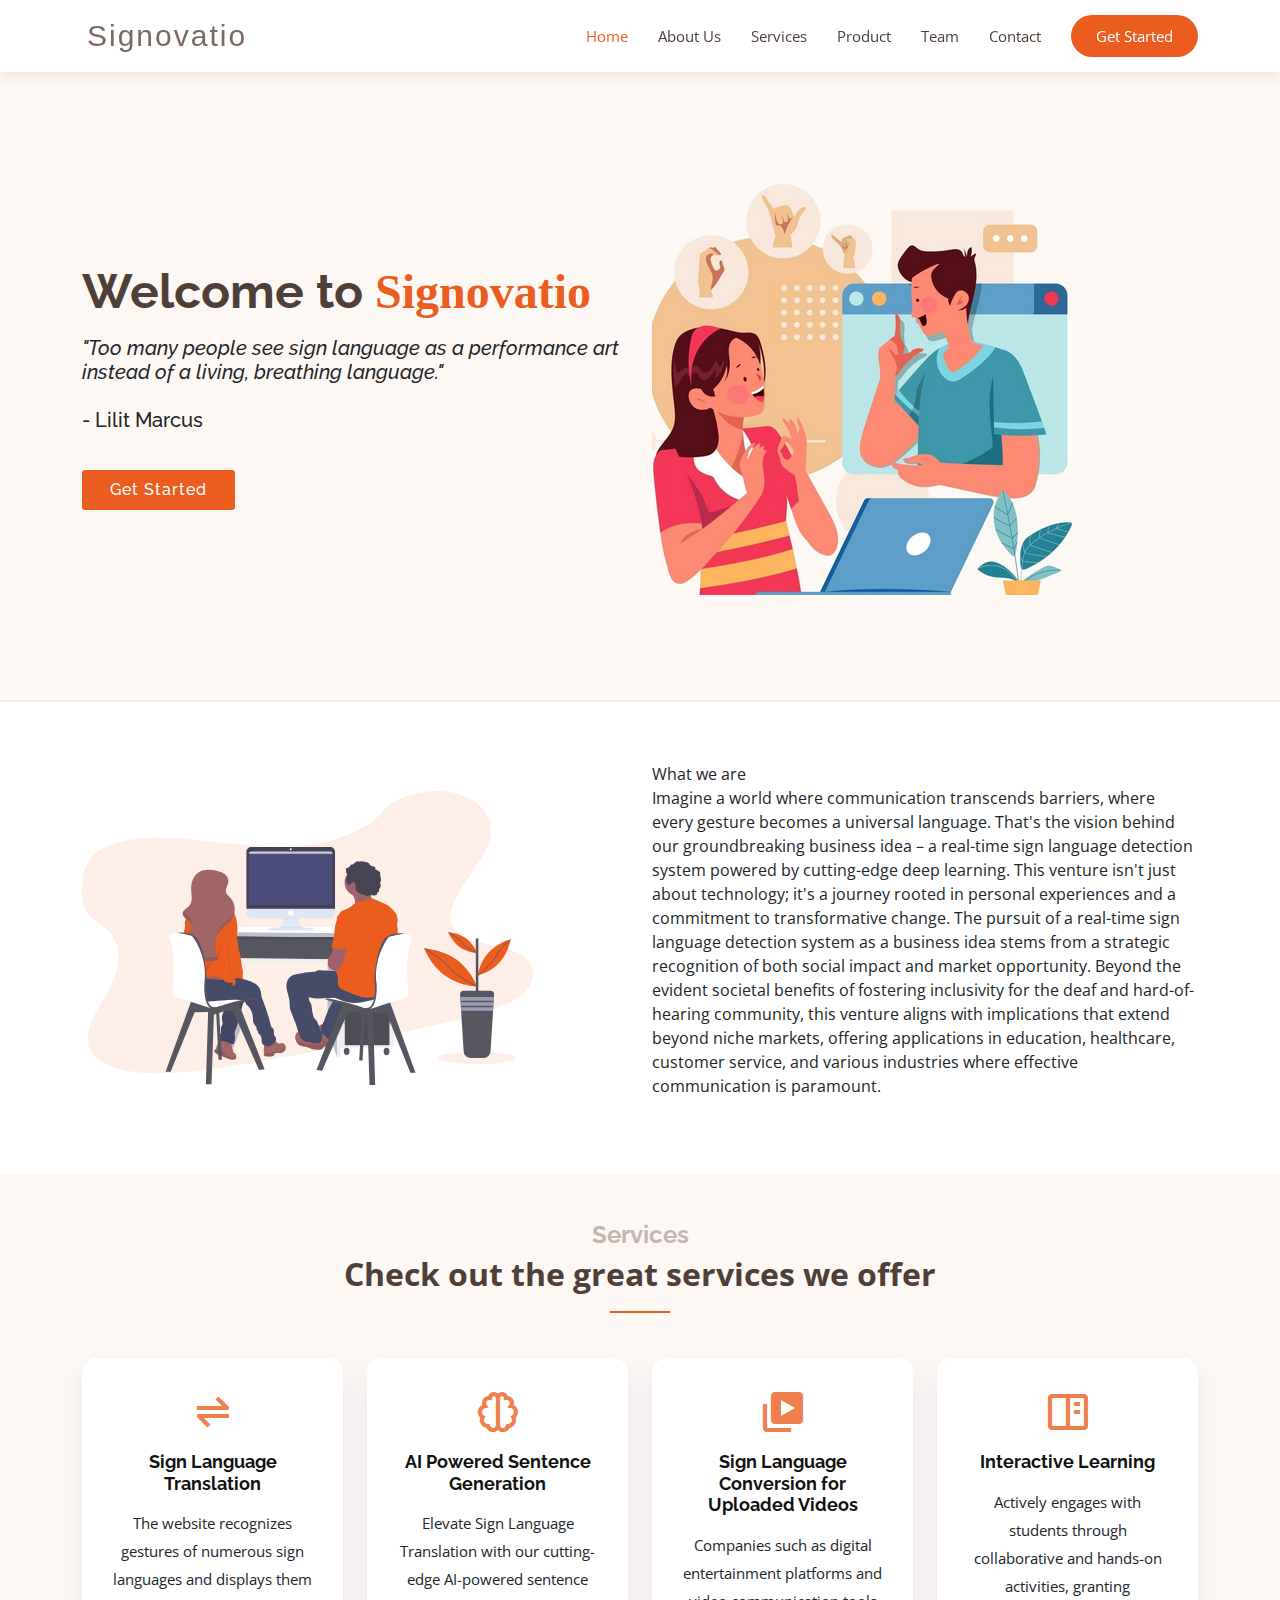
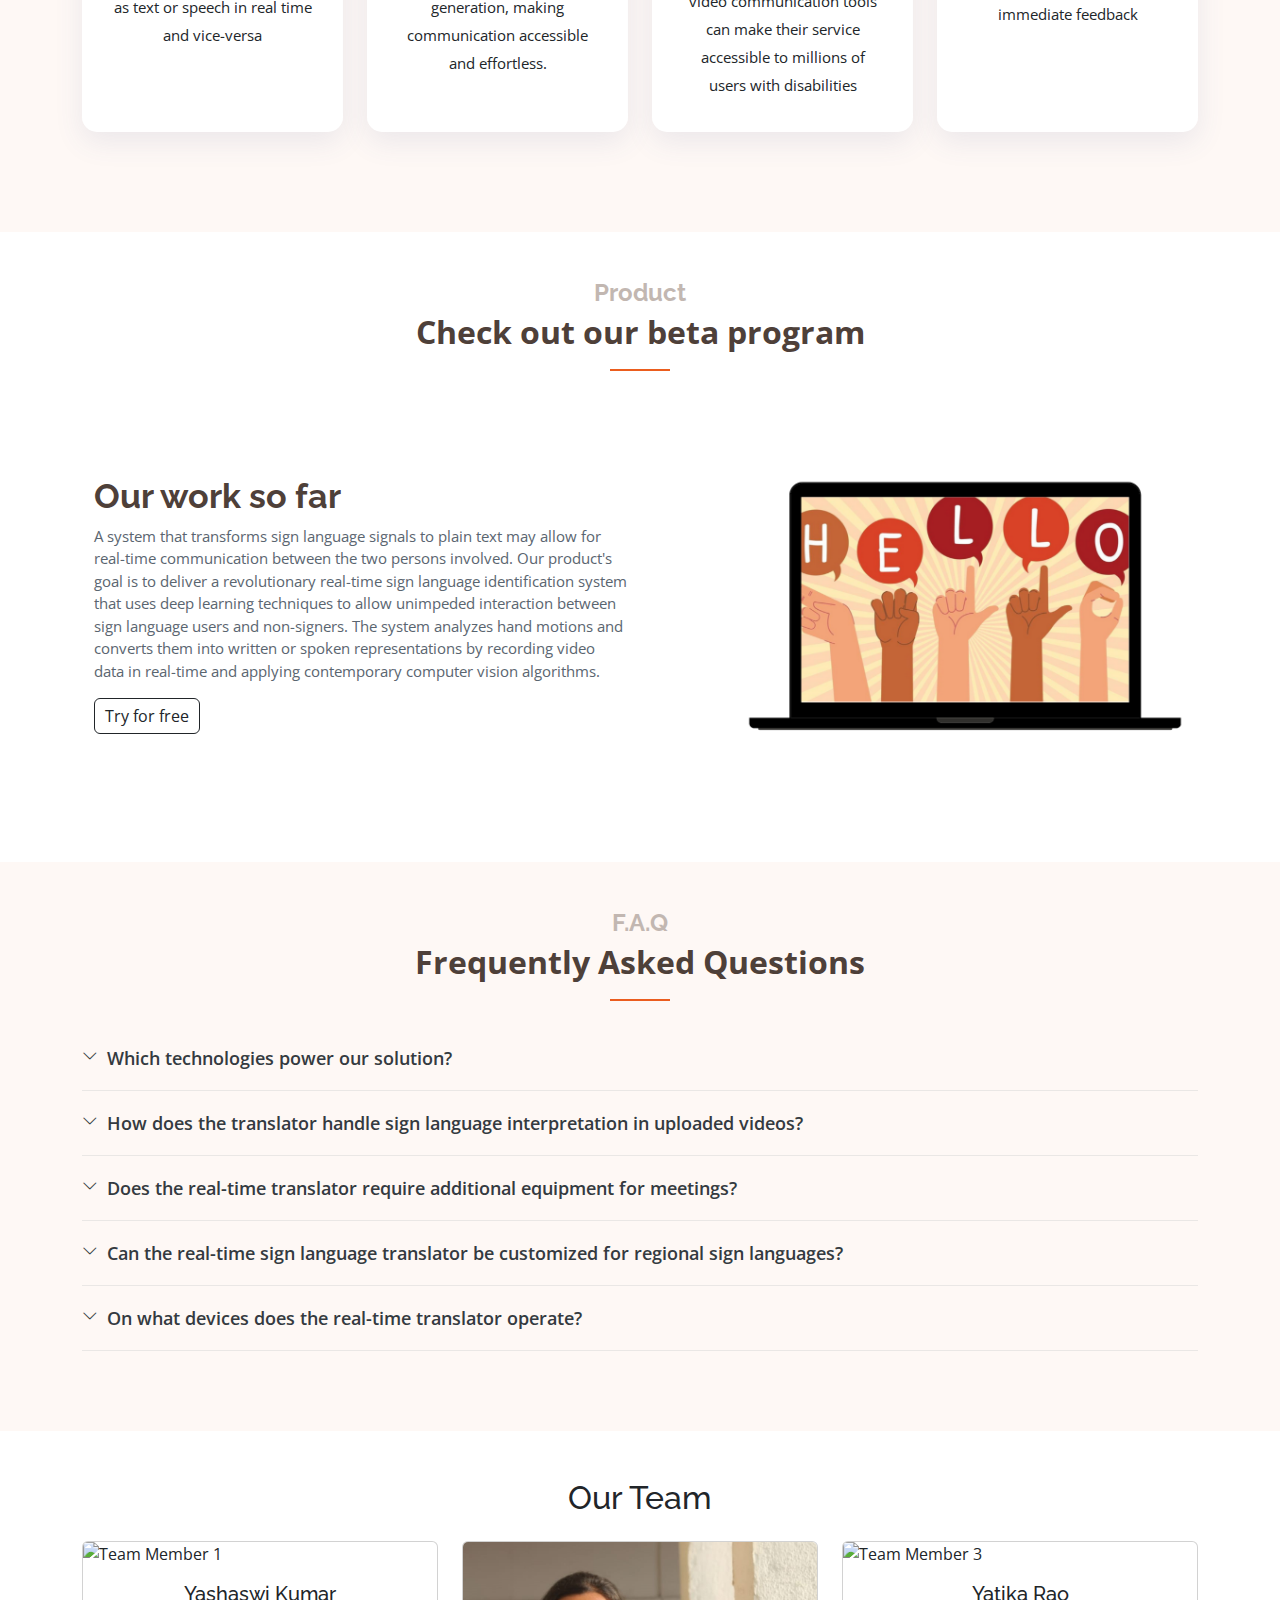
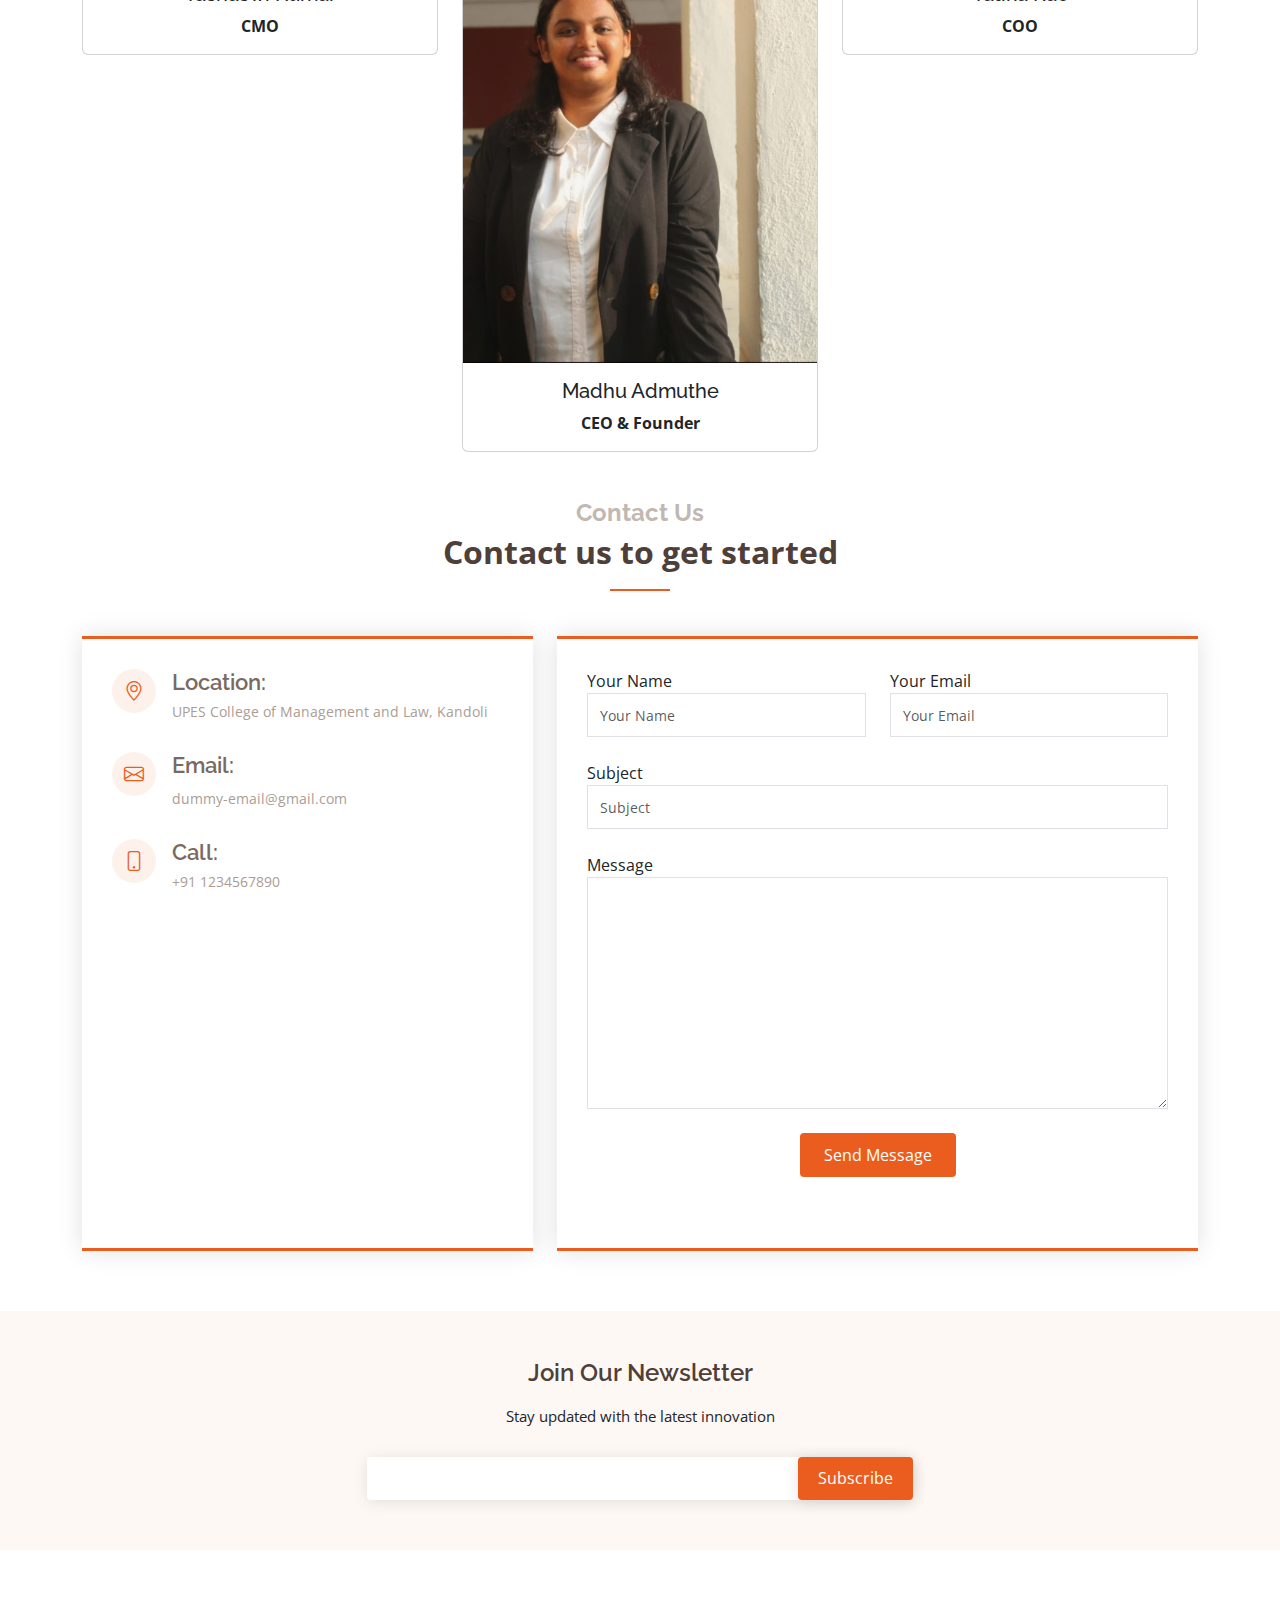
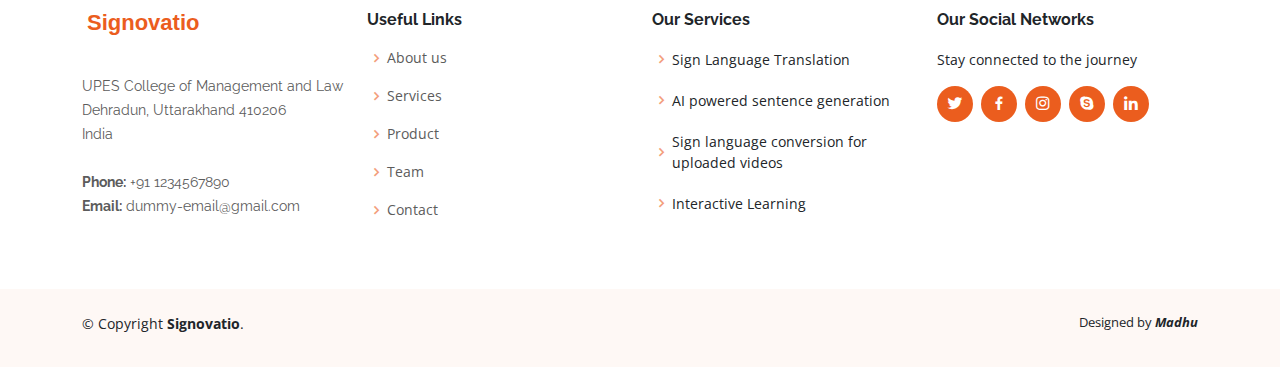
==== commit 0df0a414: "Update index.html" ====
--- a/index.html
+++ b/index.html
@@ -81,7 +81,7 @@
   <main id="main">
 
     <!-- ======= About Section ======= -->
-    <section id="about" class="about">
+    <section id="about">
       <div class="container">
 
         <div class="row justify-content-between">
